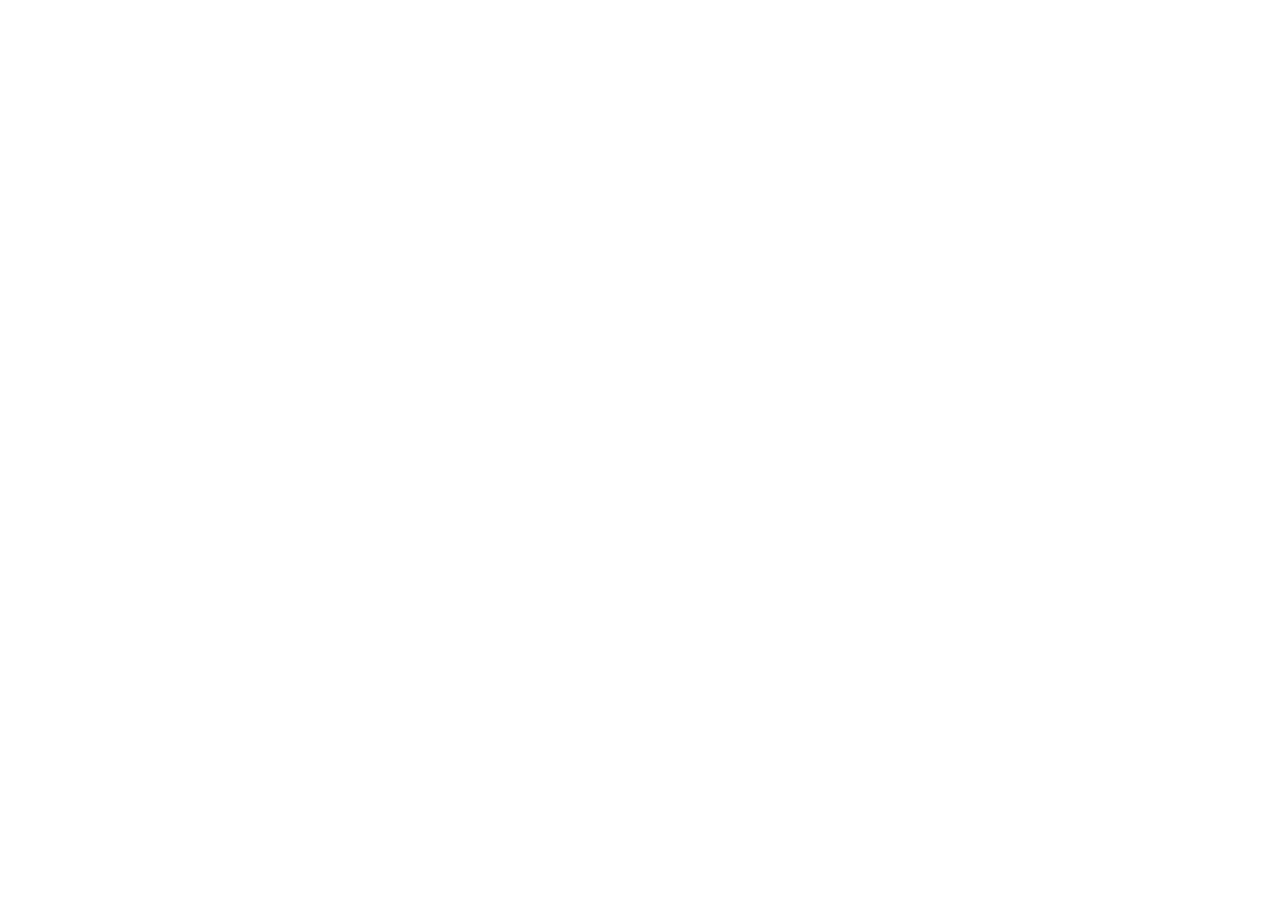
==== library/index.html @ 9d77505d "RzkyRsy Upgrade v2" ====
<!DOCTYPE html>
<html lang="en" class="scroll-smooth">
<head>
  <meta charset="UTF-8" />
  <meta name="viewport" content="width=device-width, initial-scale=1.0" />
  <meta name="description" content="RzkyLibrary is a public code snippet library for developers. Search, find, read, copy, and build faster with practical code snippets." />
  <meta name="theme-color" content="#0f172a" />
  <meta property="og:title" content="RzkyLibrary — Your Developer Toolbox" />
  <meta property="og:description" content="Practical code snippets, ready to copy and use." />
  <meta property="og:type" content="website" />
  <title>RzkyLibrary — Your Developer Toolbox</title>
  <script src="https://cdn.tailwindcss.com"></script>
  <script>
    tailwind.config = {
      darkMode: 'class',
      theme: {
        extend: {
          boxShadow: {
            soft: '0 10px 30px rgba(0,0,0,.08)',
            glow: '0 0 0 1px rgba(99,102,241,.15), 0 20px 50px rgba(99,102,241,.12)',
          }
        }
      }
    }
  </script>
  <style>
    :root { color-scheme: light; }
    .dark { color-scheme: dark; }
    .glass { backdrop-filter: blur(14px); background: rgba(255,255,255,.72); }
    .dark .glass { background: rgba(15,23,42,.68); }
    .code-editor { counter-reset: line; }
    .code-line::before {
      counter-increment: line;
      content: counter(line);
      display: inline-block;
      width: 2.25rem;
      margin-right: 1rem;
      color: rgb(148 163 184);
      text-align: right;
      user-select: none;
    }
    .fade-in { animation: fadeIn .35s ease both; }
    @keyframes fadeIn { from { opacity: 0; transform: translateY(6px); } to { opacity: 1; transform: translateY(0); } }
    .toast-enter { animation: toastIn .28s ease both; }
    @keyframes toastIn { from { opacity: 0; transform: translateY(12px) scale(.98); } to { opacity: 1; transform: translateY(0) scale(1); } }
  </style>
</head>
<body class="bg-slate-50 text-slate-800 dark:bg-slate-950 dark:text-slate-100 transition-colors duration-300">
  <div id="app"></div>

  <script>
    const LS = {
      theme: 'rzky_theme',
      fav: 'rzky_favorites',
      recent: 'rzky_recent',
      snippets: 'rzky_snippets',
      admin: 'rzky_admin_auth',
      views: 'rzky_views',
      copies: 'rzky_copies',
      categories: 'rzky_categories',
      languages: 'rzky_languages',
      activities: 'rzky_activities'
    };

    const defaultCategories = ['All','HTML','CSS','JavaScript','React','Tailwind CSS','Bootstrap','Navigation','Buttons','Cards','Forms','Modal','Animation','Layout','Utilities'];
    const defaultLanguages = ['HTML','CSS','JavaScript','React','Tailwind CSS','Bootstrap','TypeScript','Python','PHP','Java','C++'];

    const defaultSnippets = [
      {id:'1',title:'Responsive Navbar',description:'Navbar responsif dengan mobile menu.',functionText:'Membuat navigasi adaptif untuk desktop dan mobile.',useCase:'Website company, portfolio, dashboard.',language:'HTML / CSS / JS',category:'Navigation',difficulty:'Beginner',tags:['navbar','responsive','menu'],status:'Published',icon:'☰',views:128,copies:58,createdAt:'2026-01-10',updatedAt:'2026-01-10',code:{html:`<nav class="nav">\n  <div class="brand">RzkyLibrary</div>\n  <button class="menu-btn" onclick="toggleMenu()">☰</button>\n  <ul id="menu" class="menu">\n    <li>Home</li><li>Library</li><li>About</li>\n  </ul>\n</nav>`,css:`.nav{display:flex;justify-content:space-between;align-items:center;padding:16px 24px;background:#111827;color:#fff;border-radius:16px}.menu{display:flex;gap:18px;list-style:none}.menu-btn{display:none}@media (max-width:768px){.menu-btn{display:block}.menu{display:none;flex-direction:column}.menu.open{display:flex}}`,js:`function toggleMenu(){document.getElementById('menu').classList.toggle('open')}`}},
      {id:'2',title:'Mobile Hamburger Menu',description:'Menu mobile yang slide dari samping.',functionText:'Membuka navigasi mobile dengan animasi.',useCase:'Responsive navigation.',language:'HTML / CSS / JS',category:'Navigation',difficulty:'Beginner',tags:['hamburger','sidebar','mobile'],status:'Published',icon:'≡',views:96,copies:41,createdAt:'2026-01-11',updatedAt:'2026-01-11',code:{html:`<button onclick="openSidebar()">Menu</button>\n<aside id="sidebar" class="sidebar">Menu Items</aside>`,css:`.sidebar{position:fixed;inset:0 auto 0 -280px;width:280px;background:#0f172a;color:#fff;transition:.3s;padding:24px}.sidebar.open{left:0}`,js:`function openSidebar(){document.getElementById('sidebar').classList.toggle('open')}`}},
      {id:'3',title:'Glassmorphism Card',description:'Card modern dengan efek glass ringan.',functionText:'Membuat tampilan card yang soft dan elegant.',useCase:'Feature card, profile, pricing.',language:'HTML / CSS',category:'Cards',difficulty:'Beginner',tags:['glass','card','blur'],status:'Published',icon:'◫',views:121,copies:52,createdAt:'2026-01-12',updatedAt:'2026-01-12',code:{html:`<div class="glass-card">Glass Card</div>`,css:`.glass-card{padding:24px;border:1px solid rgba(255,255,255,.18);background:rgba(255,255,255,.14);backdrop-filter:blur(16px);border-radius:24px;box-shadow:0 10px 30px rgba(0,0,0,.08)}`}},
      {id:'4',title:'Glow Button',description:'Button dengan efek glow lembut.',functionText:'Memberikan emphasis pada CTA.',useCase:'Primary action button.',language:'HTML / CSS',category:'Buttons',difficulty:'Beginner',tags:['button','glow','cta'],status:'Published',icon:'✦',views:140,copies:60,createdAt:'2026-01-13',updatedAt:'2026-01-13',code:{html:`<button class="glow-btn">Get Started</button>`,css:`.glow-btn{padding:14px 20px;border-radius:14px;border:none;background:linear-gradient(135deg,#6366f1,#8b5cf6);color:#fff;box-shadow:0 10px 30px rgba(99,102,241,.35);transition:.25s}.glow-btn:hover{transform:translateY(-2px);box-shadow:0 16px 40px rgba(99,102,241,.5)}`}},
      {id:'5',title:'Loading Spinner',description:'Spinner loading sederhana dan halus.',functionText:'Menunjukkan status loading.',useCase:'Async data, API request.',language:'HTML / CSS',category:'Utilities',difficulty:'Beginner',tags:['loading','spinner'],status:'Published',icon:'◌',views:89,copies:33,createdAt:'2026-01-14',updatedAt:'2026-01-14',code:{html:`<div class="spinner"></div>`,css:`.spinner{width:44px;height:44px;border:4px solid #cbd5e1;border-top-color:#6366f1;border-radius:50%;animation:spin 1s linear infinite}@keyframes spin{to{transform:rotate(360deg)}}`}},
      {id:'6',title:'Modal Dialog',description:'Modal clean untuk konfirmasi atau form.',functionText:'Menampilkan konten overlay fokus.',useCase:'Alert, form, detail preview.',language:'HTML / CSS / JS',category:'Modal',difficulty:'Beginner',tags:['modal','overlay','dialog'],status:'Published',icon:'▣',views:150,copies:77,createdAt:'2026-01-15',updatedAt:'2026-01-15',code:{html:`<button onclick="openModal()">Open</button>\n<div id="modal" class="modal hidden"><div class="box">Modal</div></div>`,css:`.modal{position:fixed;inset:0;background:rgba(15,23,42,.6);display:grid;place-items:center}.hidden{display:none}.box{background:#fff;border-radius:20px;padding:24px;min-width:280px}`,js:`function openModal(){document.getElementById('modal').classList.toggle('hidden')}`}},
      {id:'7',title:'Toast Notification',description:'Notifikasi toast kecil di pojok layar.',functionText:'Memberi feedback cepat ke user.',useCase:'Success/error messages.',language:'HTML / CSS / JS',category:'Utilities',difficulty:'Beginner',tags:['toast','notification'],status:'Published',icon:'⟡',views:111,copies:49,createdAt:'2026-01-16',updatedAt:'2026-01-16',code:{html:`<button onclick="showToast()">Show Toast</button>\n<div id="toast" class="toast">Saved successfully</div>`,css:`.toast{position:fixed;right:20px;bottom:20px;background:#111827;color:#fff;padding:14px 16px;border-radius:14px;opacity:0;transform:translateY(10px);transition:.25s}.toast.show{opacity:1;transform:translateY(0)}`,js:`function showToast(){const t=document.getElementById('toast');t.classList.add('show');setTimeout(()=>t.classList.remove('show'),2000)}`}},
      {id:'8',title:'Copy To Clipboard',description:'Button copy text atau code.',functionText:'Menyalin konten ke clipboard.',useCase:'Docs, code snippets.',language:'JavaScript',category:'Utilities',difficulty:'Beginner',tags:['copy','clipboard'],status:'Published',icon:'⎘',views:130,copies:66,createdAt:'2026-01-17',updatedAt:'2026-01-17',code:{js:`async function copyText(text){await navigator.clipboard.writeText(text);alert('Copied!')}`}},
      {id:'9',title:'Dark Mode Toggle',description:'Toggle tema light dan dark.',functionText:'Mengubah tema secara persist.',useCase:'Any modern website.',language:'JavaScript',category:'Utilities',difficulty:'Beginner',tags:['dark mode','theme'],status:'Published',icon:'◐',views:160,copies:84,createdAt:'2026-01-18',updatedAt:'2026-01-18',code:{js:`const root=document.documentElement;const isDark=root.classList.toggle('dark')`}},
      {id:'10',title:'Scroll Progress Bar',description:'Progress bar scroll di atas halaman.',functionText:'Menunjukkan progres baca.',useCase:'Article pages.',language:'HTML / CSS / JS',category:'Animation',difficulty:'Beginner',tags:['scroll','progress'],status:'Published',icon:'▮',views:103,copies:42,createdAt:'2026-01-19',updatedAt:'2026-01-19',code:{html:`<div id="bar"></div>`,css:`#bar{position:fixed;top:0;left:0;height:4px;background:linear-gradient(90deg,#6366f1,#8b5cf6);width:0%;z-index:50}`,js:`window.addEventListener('scroll',()=>{const p=(scrollY/(document.body.scrollHeight-innerHeight))*100;document.getElementById('bar').style.width=p+'%';})`}},
      {id:'11',title:'Back To Top',description:'Tombol kembali ke atas halaman.',functionText:'Mempermudah navigasi panjang.',useCase:'Blog, docs.',language:'HTML / CSS / JS',category:'Utilities',difficulty:'Beginner',tags:['top','button'],status:'Published',icon:'↑',views:85,copies:31,createdAt:'2026-01-20',updatedAt:'2026-01-20',code:{html:`<button id="topBtn" onclick="window.scrollTo({top:0,behavior:'smooth'})">Top</button>`}},
      {id:'12',title:'Accordion',description:'Accordion expandable/collapsible.',functionText:'Menampilkan konten ringkas.',useCase:'FAQ, settings.',language:'HTML / CSS / JS',category:'Layout',difficulty:'Beginner',tags:['accordion','faq'],status:'Published',icon:'⌄',views:122,copies:51,createdAt:'2026-01-21',updatedAt:'2026-01-21',code:{html:`<button onclick="this.nextElementSibling.classList.toggle('open')">Open</button><div class="panel">Content</div>`,css:`.panel{max-height:0;overflow:hidden;transition:.3s}.panel.open{max-height:200px}`}},
      {id:'13',title:'Tabs',description:'Switch content menggunakan tabs.',functionText:'Mengelola multiple panel dalam satu area.',useCase:'Settings, docs.',language:'HTML / CSS / JS',category:'Layout',difficulty:'Beginner',tags:['tabs','panel'],status:'Published',icon:'▤',views:104,copies:46,createdAt:'2026-01-22',updatedAt:'2026-01-22',code:{html:`<button onclick="tab('a')">Tab A</button><button onclick="tab('b')">Tab B</button><div id="a">A</div><div id="b" hidden>B</div>`,js:`function tab(id){['a','b'].forEach(x=>document.getElementById(x).hidden=x!==id)}`}},
      {id:'14',title:'Dropdown Menu',description:'Dropdown menu yang rapi.',functionText:'Menyediakan menu pilihan.',useCase:'User actions, filters.',language:'HTML / CSS / JS',category:'Navigation',difficulty:'Beginner',tags:['dropdown','menu'],status:'Published',icon:'▾',views:97,copies:39,createdAt:'2026-01-23',updatedAt:'2026-01-23',code:{html:`<button onclick="d.classList.toggle('open')">Options</button><div id="d" class="drop">Item 1</div>`,css:`.drop{display:none}.drop.open{display:block}`}},
      {id:'15',title:'Tooltip',description:'Tooltip kecil saat hover.',functionText:'Menjelaskan aksi secara singkat.',useCase:'Icons, buttons.',language:'HTML / CSS',category:'Utilities',difficulty:'Beginner',tags:['tooltip','hover'],status:'Published',icon:'i',views:93,copies:34,createdAt:'2026-01-24',updatedAt:'2026-01-24',code:{html:`<span class="tip">Hover me<span class="bubble">Tooltip</span></span>`,css:`.tip{position:relative}.bubble{position:absolute;bottom:120%;left:50%;transform:translateX(-50%);background:#111827;color:#fff;padding:6px 10px;border-radius:10px;opacity:0;pointer-events:none;transition:.2s}.tip:hover .bubble{opacity:1}`}},
      {id:'16',title:'Skeleton Loading',description:'Placeholder loading untuk konten.',functionText:'Menjaga UI tetap terasa cepat.',useCase:'Cards, lists.',language:'HTML / CSS',category:'Utilities',difficulty:'Beginner',tags:['skeleton','placeholder'],status:'Published',icon:'▒',views:109,copies:43,createdAt:'2026-01-25',updatedAt:'2026-01-25',code:{html:`<div class="sk"></div>`,css:`.sk{height:120px;border-radius:16px;background:linear-gradient(90deg,#e2e8f0 25%,#f8fafc 37%,#e2e8f0 63%);background-size:400% 100%;animation:sh 1.4s ease infinite}@keyframes sh{0%{background-position:100% 0}100%{background-position:0 0}}`}},
      {id:'17',title:'Animated Gradient',description:'Background gradient yang bergerak lembut.',functionText:'Memberi visual interest tanpa berlebihan.',useCase:'Hero section, banner.',language:'CSS',category:'Animation',difficulty:'Beginner',tags:['gradient','background'],status:'Published',icon:'◈',views:116,copies:48,createdAt:'2026-01-26',updatedAt:'2026-01-26',code:{css:`.grad{background:linear-gradient(-45deg,#0f172a,#4338ca,#8b5cf6,#06b6d4);background-size:400% 400%;animation:grad 12s ease infinite}@keyframes grad{0%{background-position:0% 50%}50%{background-position:100% 50%}100%{background-position:0% 50%}}`}},
      {id:'18',title:'Typewriter Effect',description:'Efek mengetik teks otomatis.',functionText:'Menampilkan pesan dengan animasi typing.',useCase:'Hero headline.',language:'HTML / CSS / JS',category:'Animation',difficulty:'Beginner',tags:['typewriter','text'],status:'Published',icon:'⌨',views:132,copies:57,createdAt:'2026-01-27',updatedAt:'2026-01-27',code:{html:`<h1 id="tw"></h1>`,js:`const t='Find it. Copy it. Build it.';let i=0;setInterval(()=>{tw.textContent=t.slice(0,++i% (t.length+1))},90)`}},
      {id:'19',title:'Responsive Grid',description:'Grid layout yang adaptif.',functionText:'Menyusun card secara otomatis.',useCase:'Portfolio, gallery.',language:'HTML / CSS',category:'Layout',difficulty:'Beginner',tags:['grid','responsive'],status:'Published',icon:'▥',views:118,copies:44,createdAt:'2026-01-28',updatedAt:'2026-01-28',code:{html:`<div class="grid"><div>1</div><div>2</div><div>3</div></div>`,css:`.grid{display:grid;grid-template-columns:repeat(auto-fit,minmax(220px,1fr));gap:16px}`}},
      {id:'20',title:'Image Hover Effect',description:'Efek hover ringan pada gambar.',functionText:'Membuat image lebih hidup saat hover.',useCase:'Gallery, product cards.',language:'CSS',category:'Utilities',difficulty:'Beginner',tags:['image','hover','scale'],status:'Published',icon:'◐',views:101,copies:37,createdAt:'2026-01-29',updatedAt:'2026-01-29',code:{css:`.img-hover{transition:.3s ease}.img-hover:hover{transform:scale(1.04);filter:saturate(1.08)}}`}
    ];

    const $ = (s, p=document) => p.querySelector(s);
    const load = (k, d) => JSON.parse(localStorage.getItem(k) || JSON.stringify(d));
    const save = (k, v) => localStorage.setItem(k, JSON.stringify(v));

    function initData(){
      if(!localStorage.getItem(LS.categories)) save(LS.categories, defaultCategories);
      if(!localStorage.getItem(LS.languages)) save(LS.languages, defaultLanguages);
      if(!localStorage.getItem(LS.snippets)) save(LS.snippets, defaultSnippets);
      if(!localStorage.getItem(LS.fav)) save(LS.fav, []);
      if(!localStorage.getItem(LS.recent)) save(LS.recent, []);
      if(!localStorage.getItem(LS.activities)) save(LS.activities, []);
      if(!localStorage.getItem(LS.views)) save(LS.views, {});
      if(!localStorage.getItem(LS.copies)) save(LS.copies, {});
      if(!localStorage.getItem(LS.theme)) localStorage.setItem(LS.theme, 'dark');
    }

    initData();

    const state = {
      route: location.hash || '#home',
      query: '',
      category: 'All',
      sort: 'Newest',
      activeSnippet: null,
      adminTab: 'snippets',
      adminAuth: localStorage.getItem(LS.admin) === 'true',
      adminLoginOpen: false,
    };

    function setTheme(){
      document.documentElement.classList.toggle('dark', localStorage.getItem(LS.theme) === 'dark');
    }
    setTheme();

    function recordRecent(id){
      const recent = load(LS.recent, []);
      const next = [id, ...recent.filter(x => x !== id)].slice(0, 6);
      save(LS.recent, next);
    }

    function incMetric(key, id){
      const data = load(key, {});
      data[id] = (data[id] || 0) + 1;
      save(key, data);
    }

    function activity(text){
      const acts = load(LS.activities, []);
      acts.unshift({ text, at: new Date().toLocaleString() });
      save(LS.activities, acts.slice(0, 8));
    }

    function filteredSnippets(){
      let snippets = load(LS.snippets, []);
      const q = state.query.toLowerCase().trim();
      if(q){
        snippets = snippets.filter(s => [s.title,s.description,s.language,s.category,...(s.tags||[])].join(' ').toLowerCase().includes(q));
      }
      if(state.category !== 'All') snippets = snippets.filter(s => s.category === state.category || s.language.includes(state.category));
      switch(state.sort){
        case 'A-Z': snippets.sort((a,b)=>a.title.localeCompare(b.title)); break;
        case 'Most Popular': snippets.sort((a,b)=>(b.views||0)+(b.copies||0)-(a.views||0)-(a.copies||0)); break;
        case 'Difficulty': snippets.sort((a,b)=>a.difficulty.localeCompare(b.difficulty)); break;
        default: snippets.sort((a,b)=>new Date(b.createdAt)-new Date(a.createdAt));
      }
      return snippets;
    }

    function render(){
      const app = $('#app');
      const route = location.hash || '#home';
      const snippets = load(LS.snippets, []);
      const favorites = load(LS.fav, []);
      const categories = load(LS.categories, defaultCategories);
      const languages = load(LS.languages, defaultLanguages);
      const recent = load(LS.recent, []);
      const activities = load(LS.activities, []);
      const mostViewed = [...snippets].sort((a,b)=>(b.views||0)-(a.views||0)).slice(0,5);

      const nav = `
      <header class="sticky top-0 z-40 border-b border-slate-200/70 dark:border-slate-800/80 glass">
        <div class="max-w-7xl mx-auto px-4 sm:px-6 lg:px-8">
          <div class="h-16 flex items-center justify-between gap-3">
            <button class="flex items-center gap-2 font-semibold text-lg" onclick="go('#home')"><span class="inline-flex h-9 w-9 items-center justify-center rounded-xl bg-gradient-to-br from-indigo-500 to-cyan-400 text-white shadow-soft">R</span><span>RzkyLibrary</span></button>
            <nav class="hidden md:flex items-center gap-1 text-sm font-medium">
              ${['Home','Library','Categories','About','GitHub'].map(x=>`<button onclick="navClick('${x}')" class="px-3 py-2 rounded-lg hover:bg-slate-200/70 dark:hover:bg-slate-800 transition">${x}</button>`).join('')}
            </nav>
            <div class="flex items-center gap-2">
              <button class="px-3 py-2 rounded-lg hover:bg-slate-200/70 dark:hover:bg-slate-800 transition" onclick="toggleSearch()">Search</button>
              <button class="px-3 py-2 rounded-lg hover:bg-slate-200/70 dark:hover:bg-slate-800 transition" onclick="toggleTheme()">Theme</button>
              <button class="px-3 py-2 rounded-lg hover:bg-indigo-500 hover:text-white transition" onclick="go('#admin')">Admin</button>
            </div>
          </div>
        </div>
      </header>`;

      let content = '';
      if(route.startsWith('#snippet-')){
        const id = route.replace('#snippet-','');
        const sn = snippets.find(s=>s.id===id);
        if(sn){ state.activeSnippet = sn; incMetric(LS.views, id); recordRecent(id); activity(`Viewed snippet: ${sn.title}`); content = snippetDetail(sn, favorites.includes(id)); }
      } else if(route === '#favorites'){
        content = libraryPage(snippets.filter(s=>favorites.includes(s.id)), categories, languages, favorites, true);
      } else if(route === '#admin'){
        content = adminPage(snippets, categories, languages, activities, mostViewed);
      } else if(route === '#about'){
        content = aboutPage();
      } else if(route === '#categories'){
        content = categoriesPage(categories, snippets);
      } else if(route === '#library'){
        content = libraryPage(filteredSnippets(), categories, languages, favorites, false);
      } else {
        content = homePage(snippets, categories, recent);
      }

      app.innerHTML = nav + `
      <main class="max-w-7xl mx-auto px-4 sm:px-6 lg:px-8">
        ${content}
      </main>
      ${footer()}
      ${toastLayer()}
      ${modalLayer()}`;
      wire();
    }

    function homePage(snippets, categories, recent){
      return `
      <section class="py-12 md:py-16 fade-in">
        <div class="grid lg:grid-cols-2 gap-8 items-center">
          <div>
            <div class="inline-flex items-center gap-2 px-3 py-1 rounded-full border border-slate-200 dark:border-slate-800 bg-white/70 dark:bg-slate-900/60 text-sm mb-5">Public code snippet library</div>
            <h1 class="text-4xl md:text-6xl font-bold tracking-tight">Your Developer Toolbox.</h1>
            <p class="mt-4 text-lg text-slate-600 dark:text-slate-300 max-w-xl">Practical code snippets, ready to copy and use.</p>
            <div class="mt-6 max-w-2xl">
              <div class="flex gap-3 p-3 rounded-2xl border border-slate-200 dark:border-slate-800 bg-white/80 dark:bg-slate-900/70 shadow-soft">
                <input id="heroSearch" oninput="liveSearch(this.value)" class="w-full bg-transparent outline-none px-3 py-2" placeholder="Search snippets, components, functions..." />
                <button onclick="go('#library')" class="px-5 py-2 rounded-xl bg-indigo-600 text-white hover:bg-indigo-500 transition">Search</button>
              </div>
            </div>
            <div class="grid grid-cols-3 gap-3 mt-6 max-w-xl">
              ${[['100+','Snippets'],['10+','Categories'],['Free','To Use']].map(([a,b])=>`<div class="rounded-2xl p-4 border border-slate-200 dark:border-slate-800 bg-white/70 dark:bg-slate-900/60"><div class="text-xl font-bold">${a}</div><div class="text-sm text-slate-500">${b}</div></div>`).join('')}
            </div>
          </div>
          <div class="relative">
            <div class="absolute inset-0 bg-gradient-to-tr from-indigo-500/20 to-cyan-400/20 blur-3xl"></div>
            <div class="relative rounded-[28px] border border-slate-200 dark:border-slate-800 bg-white/70 dark:bg-slate-900/70 shadow-glow p-6">
              <div class="flex items-center justify-between mb-4">
                <div class="font-semibold">Recently Used</div>
                <button onclick="go('#library')" class="text-sm text-indigo-500">View all</button>
              </div>
              <div class="space-y-3">
                ${(recent.length ? recent.map(id => snippets.find(s=>s.id===id)).filter(Boolean) : snippets.slice(0,3)).map(sn=>recentItem(sn)).join('')}
              </div>
            </div>
          </div>
        </div>
      </section>
      <section class="py-8">
        <div class="flex items-end justify-between mb-4">
          <div>
            <h2 class="text-2xl font-semibold">Popular snippets</h2>
            <p class="text-slate-500">Fast discovery for common developer needs.</p>
          </div>
          <button onclick="go('#library')" class="text-sm font-medium text-indigo-500">Open Library</button>
        </div>
        <div class="grid sm:grid-cols-2 lg:grid-cols-3 gap-5">
          ${snippets.slice(0,6).map(snippetCard).join('')}
        </div>
      </section>`;
    }

    function libraryPage(snippets, categories, languages, favorites, onlyFav){
      return `
      <section class="py-10 fade-in">
        <div class="flex flex-col gap-5">
          <div class="flex flex-col lg:flex-row lg:items-center justify-between gap-4">
            <div>
              <h2 class="text-3xl font-bold">${onlyFav ? 'Favorites' : 'Library'}</h2>
              <p class="text-slate-500">Search → Find → Read → Copy → Paste</p>
            </div>
            <div class="grid grid-cols-2 sm:grid-cols-4 gap-3">
              <select id="sort" onchange="setSort(this.value)" class="px-4 py-3 rounded-xl border border-slate-200 dark:border-slate-800 bg-white dark:bg-slate-900">
                ${['Newest','A-Z','Most Popular','Difficulty'].map(x=>`<option>${x}</option>`).join('')}
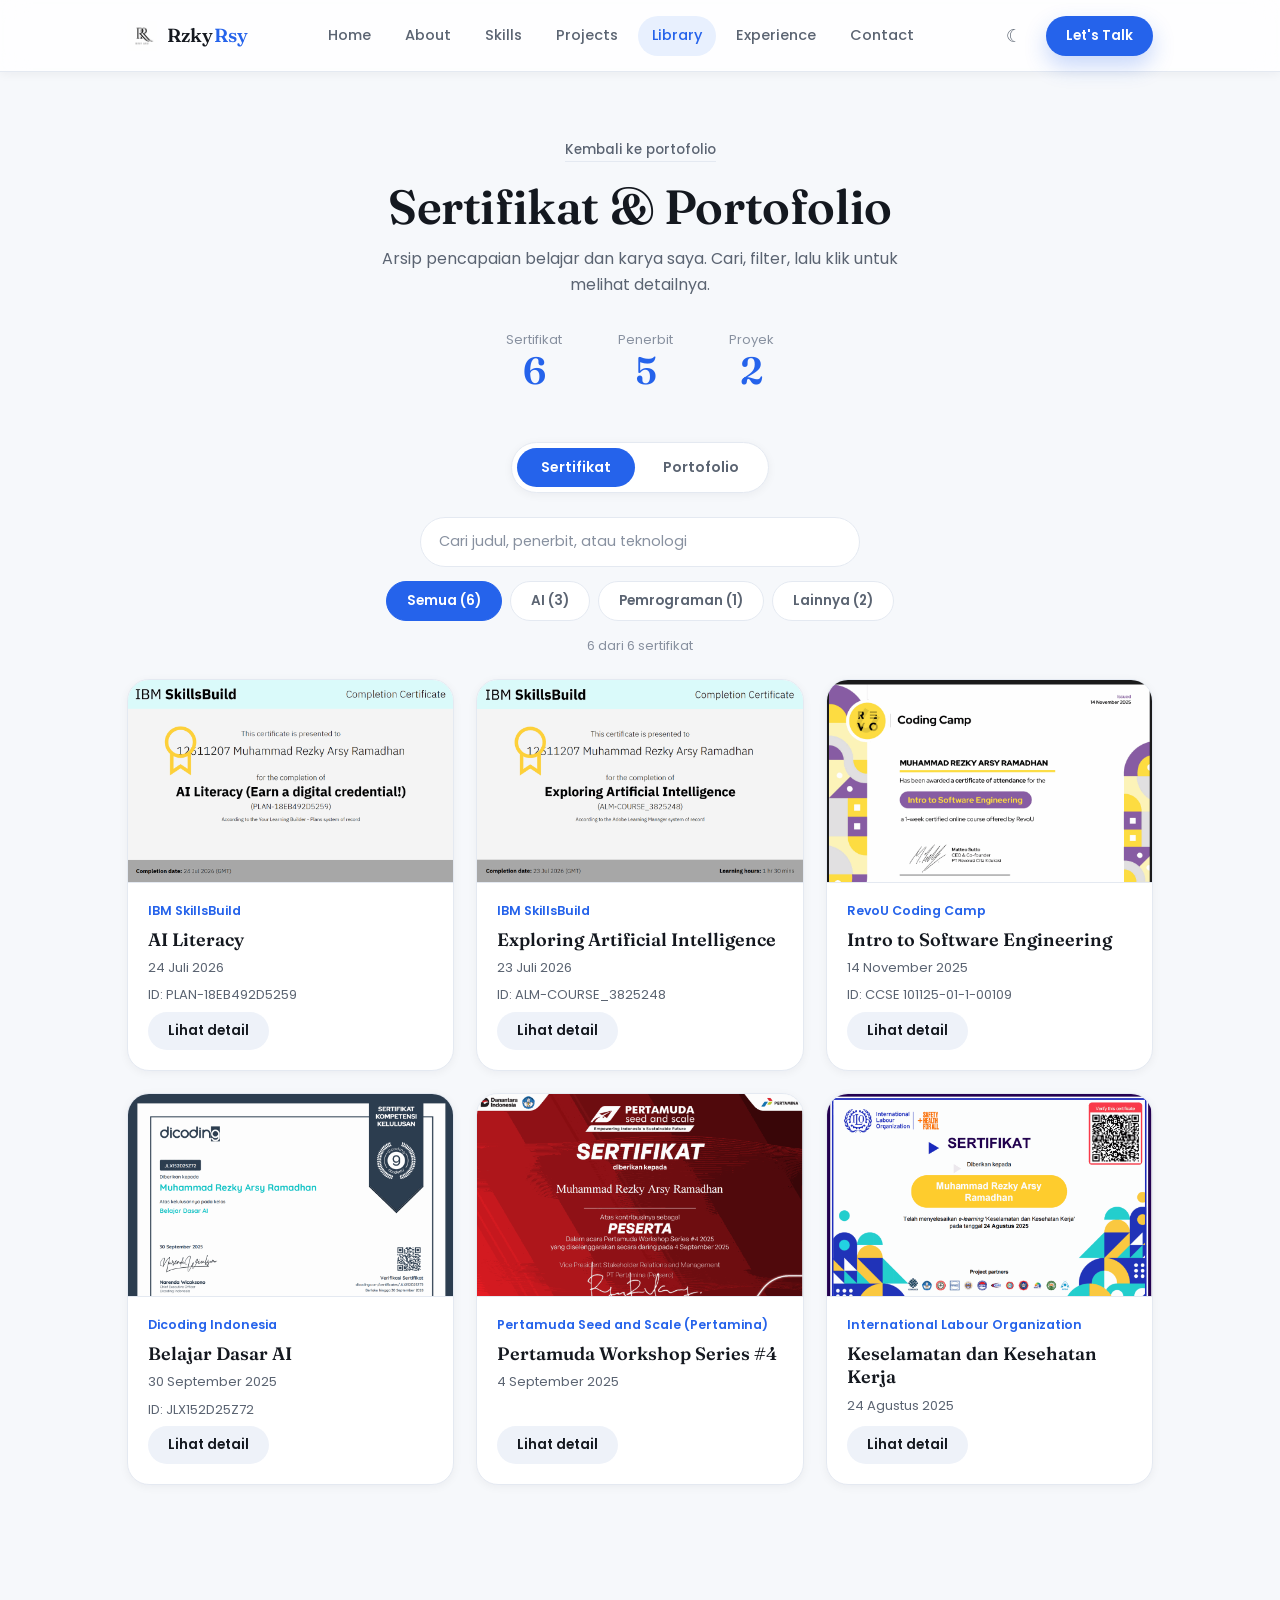
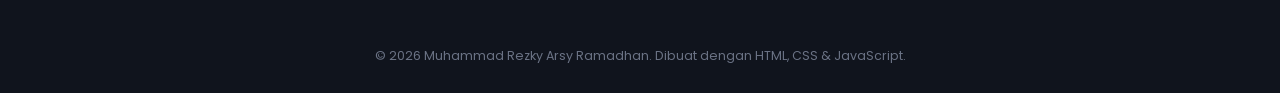
==== commit 450dd936: "third" ====
--- a/library/index.html
+++ b/library/index.html
@@ -1,273 +1,120 @@
 <!DOCTYPE html>
-<html lang="en" class="scroll-smooth">
+<html lang="id">
 <head>
-  <meta charset="UTF-8" />
-  <meta name="viewport" content="width=device-width, initial-scale=1.0" />
-  <meta name="description" content="RzkyLibrary is a public code snippet library for developers. Search, find, read, copy, and build faster with practical code snippets." />
-  <meta name="theme-color" content="#0f172a" />
-  <meta property="og:title" content="RzkyLibrary — Your Developer Toolbox" />
-  <meta property="og:description" content="Practical code snippets, ready to copy and use." />
-  <meta property="og:type" content="website" />
-  <title>RzkyLibrary — Your Developer Toolbox</title>
-  <script src="https://cdn.tailwindcss.com"></script>
-  <script>
-    tailwind.config = {
-      darkMode: 'class',
-      theme: {
-        extend: {
-          boxShadow: {
-            soft: '0 10px 30px rgba(0,0,0,.08)',
-            glow: '0 0 0 1px rgba(99,102,241,.15), 0 20px 50px rgba(99,102,241,.12)',
-          }
-        }
-      }
-    }
-  </script>
-  <style>
-    :root { color-scheme: light; }
-    .dark { color-scheme: dark; }
-    .glass { backdrop-filter: blur(14px); background: rgba(255,255,255,.72); }
-    .dark .glass { background: rgba(15,23,42,.68); }
-    .code-editor { counter-reset: line; }
-    .code-line::before {
-      counter-increment: line;
-      content: counter(line);
-      display: inline-block;
-      width: 2.25rem;
-      margin-right: 1rem;
-      color: rgb(148 163 184);
-      text-align: right;
-      user-select: none;
-    }
-    .fade-in { animation: fadeIn .35s ease both; }
-    @keyframes fadeIn { from { opacity: 0; transform: translateY(6px); } to { opacity: 1; transform: translateY(0); } }
-    .toast-enter { animation: toastIn .28s ease both; }
-    @keyframes toastIn { from { opacity: 0; transform: translateY(12px) scale(.98); } to { opacity: 1; transform: translateY(0) scale(1); } }
-  </style>
+<meta charset="UTF-8">
+<meta name="viewport" content="width=device-width, initial-scale=1.0">
+<title>Library — Sertifikat &amp; Portofolio | Muhammad Rezky Arsy Ramadhan</title>
+<meta name="description" content="Arsip sertifikat dan portofolio Muhammad Rezky Arsy Ramadhan — Frontend Developer &amp; UI/UX Designer.">
+<meta name="theme-color" content="#2563eb">
+<link rel="icon" type="image/png" href="../img/Logo.png">
+<script src="../theme.js"></script>
+<link rel="stylesheet" href="../style.css">
+<link rel="stylesheet" href="library.css">
+<link rel="preconnect" href="https://fonts.googleapis.com">
+<link rel="preconnect" href="https://fonts.gstatic.com" crossorigin>
+<link href="https://fonts.googleapis.com/css2?family=Poppins:wght@300;400;500;600;700&family=Fraunces:ital,wght@0,500;0,600;1,500;1,600&display=swap" rel="stylesheet">
 </head>
-<body class="bg-slate-50 text-slate-800 dark:bg-slate-950 dark:text-slate-100 transition-colors duration-300">
-  <div id="app"></div>
+<body>
 
-  <script>
-    const LS = {
-      theme: 'rzky_theme',
-      fav: 'rzky_favorites',
-      recent: 'rzky_recent',
-      snippets: 'rzky_snippets',
-      admin: 'rzky_admin_auth',
-      views: 'rzky_views',
-      copies: 'rzky_copies',
-      categories: 'rzky_categories',
-      languages: 'rzky_languages',
-      activities: 'rzky_activities'
-    };
+<a href="#main-content" class="skip-link">Langsung ke konten</a>
 
-    const defaultCategories = ['All','HTML','CSS','JavaScript','React','Tailwind CSS','Bootstrap','Navigation','Buttons','Cards','Forms','Modal','Animation','Layout','Utilities'];
-    const defaultLanguages = ['HTML','CSS','JavaScript','React','Tailwind CSS','Bootstrap','TypeScript','Python','PHP','Java','C++'];
+<header class="site-header scrolled" id="siteHeader">
+  <div class="header-inner">
+    <a href="../index.html#home" class="brand" aria-label="Kembali ke beranda">
+      <img src="../img/Logo.png" alt="" class="brand-mark">
+      <span class="brand-name">Rzky<span class="accent">Rsy</span></span>
+    </a>
+    <nav class="nav-desktop" aria-label="Navigasi utama">
+      <a href="../index.html#home" class="nav-link">Home</a>
+      <a href="../index.html#about" class="nav-link">About</a>
+      <a href="../index.html#skills" class="nav-link">Skills</a>
+      <a href="../index.html#project" class="nav-link">Projects</a>
+      <a href="index.html" class="nav-link active" aria-current="page">Library</a>
+      <a href="../index.html#journey" class="nav-link">Experience</a>
+      <a href="../index.html#contact" class="nav-link">Contact</a>
+    </nav>
+    <div class="header-actions">
+      <button class="theme-toggle" type="button" aria-label="Ganti tema terang/gelap"><span class="ti-moon">☾</span><span class="ti-sun">☀</span></button>
+      <a href="../index.html#contact" class="btn btn-primary btn-sm header-cta">Let's Talk</a>
+      <button class="hamburger" id="hamburgerBtn" aria-label="Buka menu navigasi" aria-expanded="false" aria-controls="mobileMenu"><span></span><span></span><span></span></button>
+    </div>
+  </div>
+  <nav class="nav-mobile" id="mobileMenu" aria-label="Navigasi mobile">
+    <a href="../index.html#home" class="nav-link">Home</a>
+    <a href="../index.html#about" class="nav-link">About</a>
+    <a href="../index.html#skills" class="nav-link">Skills</a>
+    <a href="../index.html#project" class="nav-link">Projects</a>
+    <a href="index.html" class="nav-link active" aria-current="page">Library</a>
+    <a href="../index.html#journey" class="nav-link">Experience</a>
+    <a href="../index.html#contact" class="nav-link">Contact</a>
+  </nav>
+</header>
 
-    const defaultSnippets = [
-      {id:'1',title:'Responsive Navbar',description:'Navbar responsif dengan mobile menu.',functionText:'Membuat navigasi adaptif untuk desktop dan mobile.',useCase:'Website company, portfolio, dashboard.',language:'HTML / CSS / JS',category:'Navigation',difficulty:'Beginner',tags:['navbar','responsive','menu'],status:'Published',icon:'☰',views:128,copies:58,createdAt:'2026-01-10',updatedAt:'2026-01-10',code:{html:`<nav class="nav">\n  <div class="brand">RzkyLibrary</div>\n  <button class="menu-btn" onclick="toggleMenu()">☰</button>\n  <ul id="menu" class="menu">\n    <li>Home</li><li>Library</li><li>About</li>\n  </ul>\n</nav>`,css:`.nav{display:flex;justify-content:space-between;align-items:center;padding:16px 24px;background:#111827;color:#fff;border-radius:16px}.menu{display:flex;gap:18px;list-style:none}.menu-btn{display:none}@media (max-width:768px){.menu-btn{display:block}.menu{display:none;flex-direction:column}.menu.open{display:flex}}`,js:`function toggleMenu(){document.getElementById('menu').classList.toggle('open')}`}},
-      {id:'2',title:'Mobile Hamburger Menu',description:'Menu mobile yang slide dari samping.',functionText:'Membuka navigasi mobile dengan animasi.',useCase:'Responsive navigation.',language:'HTML / CSS / JS',category:'Navigation',difficulty:'Beginner',tags:['hamburger','sidebar','mobile'],status:'Published',icon:'≡',views:96,copies:41,createdAt:'2026-01-11',updatedAt:'2026-01-11',code:{html:`<button onclick="openSidebar()">Menu</button>\n<aside id="sidebar" class="sidebar">Menu Items</aside>`,css:`.sidebar{position:fixed;inset:0 auto 0 -280px;width:280px;background:#0f172a;color:#fff;transition:.3s;padding:24px}.sidebar.open{left:0}`,js:`function openSidebar(){document.getElementById('sidebar').classList.toggle('open')}`}},
-      {id:'3',title:'Glassmorphism Card',description:'Card modern dengan efek glass ringan.',functionText:'Membuat tampilan card yang soft dan elegant.',useCase:'Feature card, profile, pricing.',language:'HTML / CSS',category:'Cards',difficulty:'Beginner',tags:['glass','card','blur'],status:'Published',icon:'◫',views:121,copies:52,createdAt:'2026-01-12',updatedAt:'2026-01-12',code:{html:`<div class="glass-card">Glass Card</div>`,css:`.glass-card{padding:24px;border:1px solid rgba(255,255,255,.18);background:rgba(255,255,255,.14);backdrop-filter:blur(16px);border-radius:24px;box-shadow:0 10px 30px rgba(0,0,0,.08)}`}},
-      {id:'4',title:'Glow Button',description:'Button dengan efek glow lembut.',functionText:'Memberikan emphasis pada CTA.',useCase:'Primary action button.',language:'HTML / CSS',category:'Buttons',difficulty:'Beginner',tags:['button','glow','cta'],status:'Published',icon:'✦',views:140,copies:60,createdAt:'2026-01-13',updatedAt:'2026-01-13',code:{html:`<button class="glow-btn">Get Started</button>`,css:`.glow-btn{padding:14px 20px;border-radius:14px;border:none;background:linear-gradient(135deg,#6366f1,#8b5cf6);color:#fff;box-shadow:0 10px 30px rgba(99,102,241,.35);transition:.25s}.glow-btn:hover{transform:translateY(-2px);box-shadow:0 16px 40px rgba(99,102,241,.5)}`}},
-      {id:'5',title:'Loading Spinner',description:'Spinner loading sederhana dan halus.',functionText:'Menunjukkan status loading.',useCase:'Async data, API request.',language:'HTML / CSS',category:'Utilities',difficulty:'Beginner',tags:['loading','spinner'],status:'Published',icon:'◌',views:89,copies:33,createdAt:'2026-01-14',updatedAt:'2026-01-14',code:{html:`<div class="spinner"></div>`,css:`.spinner{width:44px;height:44px;border:4px solid #cbd5e1;border-top-color:#6366f1;border-radius:50%;animation:spin 1s linear infinite}@keyframes spin{to{transform:rotate(360deg)}}`}},
-      {id:'6',title:'Modal Dialog',description:'Modal clean untuk konfirmasi atau form.',functionText:'Menampilkan konten overlay fokus.',useCase:'Alert, form, detail preview.',language:'HTML / CSS / JS',category:'Modal',difficulty:'Beginner',tags:['modal','overlay','dialog'],status:'Published',icon:'▣',views:150,copies:77,createdAt:'2026-01-15',updatedAt:'2026-01-15',code:{html:`<button onclick="openModal()">Open</button>\n<div id="modal" class="modal hidden"><div class="box">Modal</div></div>`,css:`.modal{position:fixed;inset:0;background:rgba(15,23,42,.6);display:grid;place-items:center}.hidden{display:none}.box{background:#fff;border-radius:20px;padding:24px;min-width:280px}`,js:`function openModal(){document.getElementById('modal').classList.toggle('hidden')}`}},
-      {id:'7',title:'Toast Notification',description:'Notifikasi toast kecil di pojok layar.',functionText:'Memberi feedback cepat ke user.',useCase:'Success/error messages.',language:'HTML / CSS / JS',category:'Utilities',difficulty:'Beginner',tags:['toast','notification'],status:'Published',icon:'⟡',views:111,copies:49,createdAt:'2026-01-16',updatedAt:'2026-01-16',code:{html:`<button onclick="showToast()">Show Toast</button>\n<div id="toast" class="toast">Saved successfully</div>`,css:`.toast{position:fixed;right:20px;bottom:20px;background:#111827;color:#fff;padding:14px 16px;border-radius:14px;opacity:0;transform:translateY(10px);transition:.25s}.toast.show{opacity:1;transform:translateY(0)}`,js:`function showToast(){const t=document.getElementById('toast');t.classList.add('show');setTimeout(()=>t.classList.remove('show'),2000)}`}},
-      {id:'8',title:'Copy To Clipboard',description:'Button copy text atau code.',functionText:'Menyalin konten ke clipboard.',useCase:'Docs, code snippets.',language:'JavaScript',category:'Utilities',difficulty:'Beginner',tags:['copy','clipboard'],status:'Published',icon:'⎘',views:130,copies:66,createdAt:'2026-01-17',updatedAt:'2026-01-17',code:{js:`async function copyText(text){await navigator.clipboard.writeText(text);alert('Copied!')}`}},
-      {id:'9',title:'Dark Mode Toggle',description:'Toggle tema light dan dark.',functionText:'Mengubah tema secara persist.',useCase:'Any modern website.',language:'JavaScript',category:'Utilities',difficulty:'Beginner',tags:['dark mode','theme'],status:'Published',icon:'◐',views:160,copies:84,createdAt:'2026-01-18',updatedAt:'2026-01-18',code:{js:`const root=document.documentElement;const isDark=root.classList.toggle('dark')`}},
-      {id:'10',title:'Scroll Progress Bar',description:'Progress bar scroll di atas halaman.',functionText:'Menunjukkan progres baca.',useCase:'Article pages.',language:'HTML / CSS / JS',category:'Animation',difficulty:'Beginner',tags:['scroll','progress'],status:'Published',icon:'▮',views:103,copies:42,createdAt:'2026-01-19',updatedAt:'2026-01-19',code:{html:`<div id="bar"></div>`,css:`#bar{position:fixed;top:0;left:0;height:4px;background:linear-gradient(90deg,#6366f1,#8b5cf6);width:0%;z-index:50}`,js:`window.addEventListener('scroll',()=>{const p=(scrollY/(document.body.scrollHeight-innerHeight))*100;document.getElementById('bar').style.width=p+'%';})`}},
-      {id:'11',title:'Back To Top',description:'Tombol kembali ke atas halaman.',functionText:'Mempermudah navigasi panjang.',useCase:'Blog, docs.',language:'HTML / CSS / JS',category:'Utilities',difficulty:'Beginner',tags:['top','button'],status:'Published',icon:'↑',views:85,copies:31,createdAt:'2026-01-20',updatedAt:'2026-01-20',code:{html:`<button id="topBtn" onclick="window.scrollTo({top:0,behavior:'smooth'})">Top</button>`}},
-      {id:'12',title:'Accordion',description:'Accordion expandable/collapsible.',functionText:'Menampilkan konten ringkas.',useCase:'FAQ, settings.',language:'HTML / CSS / JS',category:'Layout',difficulty:'Beginner',tags:['accordion','faq'],status:'Published',icon:'⌄',views:122,copies:51,createdAt:'2026-01-21',updatedAt:'2026-01-21',code:{html:`<button onclick="this.nextElementSibling.classList.toggle('open')">Open</button><div class="panel">Content</div>`,css:`.panel{max-height:0;overflow:hidden;transition:.3s}.panel.open{max-height:200px}`}},
-      {id:'13',title:'Tabs',description:'Switch content menggunakan tabs.',functionText:'Mengelola multiple panel dalam satu area.',useCase:'Settings, docs.',language:'HTML / CSS / JS',category:'Layout',difficulty:'Beginner',tags:['tabs','panel'],status:'Published',icon:'▤',views:104,copies:46,createdAt:'2026-01-22',updatedAt:'2026-01-22',code:{html:`<button onclick="tab('a')">Tab A</button><button onclick="tab('b')">Tab B</button><div id="a">A</div><div id="b" hidden>B</div>`,js:`function tab(id){['a','b'].forEach(x=>document.getElementById(x).hidden=x!==id)}`}},
-      {id:'14',title:'Dropdown Menu',description:'Dropdown menu yang rapi.',functionText:'Menyediakan menu pilihan.',useCase:'User actions, filters.',language:'HTML / CSS / JS',category:'Navigation',difficulty:'Beginner',tags:['dropdown','menu'],status:'Published',icon:'▾',views:97,copies:39,createdAt:'2026-01-23',updatedAt:'2026-01-23',code:{html:`<button onclick="d.classList.toggle('open')">Options</button><div id="d" class="drop">Item 1</div>`,css:`.drop{display:none}.drop.open{display:block}`}},
-      {id:'15',title:'Tooltip',description:'Tooltip kecil saat hover.',functionText:'Menjelaskan aksi secara singkat.',useCase:'Icons, buttons.',language:'HTML / CSS',category:'Utilities',difficulty:'Beginner',tags:['tooltip','hover'],status:'Published',icon:'i',views:93,copies:34,createdAt:'2026-01-24',updatedAt:'2026-01-24',code:{html:`<span class="tip">Hover me<span class="bubble">Tooltip</span></span>`,css:`.tip{position:relative}.bubble{position:absolute;bottom:120%;left:50%;transform:translateX(-50%);background:#111827;color:#fff;padding:6px 10px;border-radius:10px;opacity:0;pointer-events:none;transition:.2s}.tip:hover .bubble{opacity:1}`}},
-      {id:'16',title:'Skeleton Loading',description:'Placeholder loading untuk konten.',functionText:'Menjaga UI tetap terasa cepat.',useCase:'Cards, lists.',language:'HTML / CSS',category:'Utilities',difficulty:'Beginner',tags:['skeleton','placeholder'],status:'Published',icon:'▒',views:109,copies:43,createdAt:'2026-01-25',updatedAt:'2026-01-25',code:{html:`<div class="sk"></div>`,css:`.sk{height:120px;border-radius:16px;background:linear-gradient(90deg,#e2e8f0 25%,#f8fafc 37%,#e2e8f0 63%);background-size:400% 100%;animation:sh 1.4s ease infinite}@keyframes sh{0%{background-position:100% 0}100%{background-position:0 0}}`}},
-      {id:'17',title:'Animated Gradient',description:'Background gradient yang bergerak lembut.',functionText:'Memberi visual interest tanpa berlebihan.',useCase:'Hero section, banner.',language:'CSS',category:'Animation',difficulty:'Beginner',tags:['gradient','background'],status:'Published',icon:'◈',views:116,copies:48,createdAt:'2026-01-26',updatedAt:'2026-01-26',code:{css:`.grad{background:linear-gradient(-45deg,#0f172a,#4338ca,#8b5cf6,#06b6d4);background-size:400% 400%;animation:grad 12s ease infinite}@keyframes grad{0%{background-position:0% 50%}50%{background-position:100% 50%}100%{background-position:0% 50%}}`}},
-      {id:'18',title:'Typewriter Effect',description:'Efek mengetik teks otomatis.',functionText:'Menampilkan pesan dengan animasi typing.',useCase:'Hero headline.',language:'HTML / CSS / JS',category:'Animation',difficulty:'Beginner',tags:['typewriter','text'],status:'Published',icon:'⌨',views:132,copies:57,createdAt:'2026-01-27',updatedAt:'2026-01-27',code:{html:`<h1 id="tw"></h1>`,js:`const t='Find it. Copy it. Build it.';let i=0;setInterval(()=>{tw.textContent=t.slice(0,++i% (t.length+1))},90)`}},
-      {id:'19',title:'Responsive Grid',description:'Grid layout yang adaptif.',functionText:'Menyusun card secara otomatis.',useCase:'Portfolio, gallery.',language:'HTML / CSS',category:'Layout',difficulty:'Beginner',tags:['grid','responsive'],status:'Published',icon:'▥',views:118,copies:44,createdAt:'2026-01-28',updatedAt:'2026-01-28',code:{html:`<div class="grid"><div>1</div><div>2</div><div>3</div></div>`,css:`.grid{display:grid;grid-template-columns:repeat(auto-fit,minmax(220px,1fr));gap:16px}`}},
-      {id:'20',title:'Image Hover Effect',description:'Efek hover ringan pada gambar.',functionText:'Membuat image lebih hidup saat hover.',useCase:'Gallery, product cards.',language:'CSS',category:'Utilities',difficulty:'Beginner',tags:['image','hover','scale'],status:'Published',icon:'◐',views:101,copies:37,createdAt:'2026-01-29',updatedAt:'2026-01-29',code:{css:`.img-hover{transition:.3s ease}.img-hover:hover{transform:scale(1.04);filter:saturate(1.08)}}`}
-    ];
+<main id="main-content">
 
-    const $ = (s, p=document) => p.querySelector(s);
-    const load = (k, d) => JSON.parse(localStorage.getItem(k) || JSON.stringify(d));
-    const save = (k, v) => localStorage.setItem(k, JSON.stringify(v));
+  <section class="lib-hero">
+    <a class="lib-back" href="../index.html">Kembali ke portofolio</a>
+    <h1>Sertifikat &amp; Portofolio</h1>
+    <p class="section-sub">Arsip pencapaian belajar dan karya saya. Cari, filter, lalu klik untuk melihat detailnya.</p>
+    <dl class="lib-stats">
+      <div><dd data-stat="certs">0</dd><dt>Sertifikat</dt></div>
+      <div><dd data-stat="issuers">0</dd><dt>Penerbit</dt></div>
+      <div><dd data-stat="projects">0</dd><dt>Proyek</dt></div>
+    </dl>
+  </section>
 
-    function initData(){
-      if(!localStorage.getItem(LS.categories)) save(LS.categories, defaultCategories);
-      if(!localStorage.getItem(LS.languages)) save(LS.languages, defaultLanguages);
-      if(!localStorage.getItem(LS.snippets)) save(LS.snippets, defaultSnippets);
-      if(!localStorage.getItem(LS.fav)) save(LS.fav, []);
-      if(!localStorage.getItem(LS.recent)) save(LS.recent, []);
-      if(!localStorage.getItem(LS.activities)) save(LS.activities, []);
-      if(!localStorage.getItem(LS.views)) save(LS.views, {});
-      if(!localStorage.getItem(LS.copies)) save(LS.copies, {});
-      if(!localStorage.getItem(LS.theme)) localStorage.setItem(LS.theme, 'dark');
-    }
+  <section class="lib-main">
+    <div class="lib-tabs" role="tablist" aria-label="Pilih koleksi">
+      <button class="lib-tab" role="tab" id="tab-sertifikat" data-tab="sertifikat" aria-selected="true" aria-controls="grid">Sertifikat</button>
+      <button class="lib-tab" role="tab" id="tab-portofolio" data-tab="portofolio" aria-selected="false" aria-controls="grid">Portofolio</button>
+    </div>
 
-    initData();
+    <div class="lib-toolbar">
+      <label class="lib-search">
+        <span class="visually-hidden">Cari di library</span>
+        <input type="search" id="q" placeholder="Cari judul, penerbit, atau teknologi" autocomplete="off">
+      </label>
+      <div class="lib-chips" id="chips" role="group" aria-label="Filter kategori"></div>
+    </div>
 
-    const state = {
-      route: location.hash || '#home',
-      query: '',
-      category: 'All',
-      sort: 'Newest',
-      activeSnippet: null,
-      adminTab: 'snippets',
-      adminAuth: localStorage.getItem(LS.admin) === 'true',
-      adminLoginOpen: false,
-    };
+    <p class="lib-count" id="count" aria-live="polite"></p>
+    <div class="lib-grid" id="grid" role="tabpanel"></div>
+    <div class="lib-empty" id="empty" hidden>
+      <p id="emptyMsg"></p>
+      <button class="btn btn-outline btn-sm" type="button" id="resetBtn">Hapus pencarian dan filter</button>
+    </div>
+    <noscript><p class="lib-empty">Library membutuhkan JavaScript. Aktifkan JavaScript untuk melihat sertifikat dan portofolio.</p></noscript>
+  </section>
 
-    function setTheme(){
-      document.documentElement.classList.toggle('dark', localStorage.getItem(LS.theme) === 'dark');
-    }
-    setTheme();
+</main>
 
-    function recordRecent(id){
-      const recent = load(LS.recent, []);
-      const next = [id, ...recent.filter(x => x !== id)].slice(0, 6);
-      save(LS.recent, next);
-    }
+<dialog class="viewer" id="viewer" aria-labelledby="vTitle">
+  <div class="viewer-inner">
+    <div class="v-stage">
+      <img id="vImg" src="" alt="">
+      <button class="v-nav v-prev" type="button" id="vPrev" aria-label="Sebelumnya">‹</button>
+      <button class="v-nav v-next" type="button" id="vNext" aria-label="Berikutnya">›</button>
+    </div>
+    <div class="v-info">
+      <button class="v-close" type="button" id="vClose" aria-label="Tutup">✕</button>
+      <span class="tech-badge" id="vCat"></span>
+      <h2 id="vTitle"></h2>
+      <p class="v-issuer" id="vIssuer"></p>
+      <div class="v-views" id="vViews"></div>
+      <p id="vDesc" class="v-desc"></p>
+      <dl class="v-facts" id="vFacts"></dl>
+      <div class="tech-badges" id="vTech"></div>
+      <div class="v-actions" id="vActions"></div>
+      <p class="v-count" id="vCount"></p>
+    </div>
+  </div>
+</dialog>
 
-    function incMetric(key, id){
-      const data = load(key, {});
-      data[id] = (data[id] || 0) + 1;
-      save(key, data);
-    }
+<footer class="site-footer">
+  <div class="footer-bottom" style="border:0;padding-top:0">© 2026 Muhammad Rezky Arsy Ramadhan. Dibuat dengan HTML, CSS &amp; JavaScript.</div>
+</footer>
 
-    function activity(text){
-      const acts = load(LS.activities, []);
-      acts.unshift({ text, at: new Date().toLocaleString() });
-      save(LS.activities, acts.slice(0, 8));
-    }
-
-    function filteredSnippets(){
-      let snippets = load(LS.snippets, []);
-      const q = state.query.toLowerCase().trim();
-      if(q){
-        snippets = snippets.filter(s => [s.title,s.description,s.language,s.category,...(s.tags||[])].join(' ').toLowerCase().includes(q));
-      }
-      if(state.category !== 'All') snippets = snippets.filter(s => s.category === state.category || s.language.includes(state.category));
-      switch(state.sort){
-        case 'A-Z': snippets.sort((a,b)=>a.title.localeCompare(b.title)); break;
-        case 'Most Popular': snippets.sort((a,b)=>(b.views||0)+(b.copies||0)-(a.views||0)-(a.copies||0)); break;
-        case 'Difficulty': snippets.sort((a,b)=>a.difficulty.localeCompare(b.difficulty)); break;
-        default: snippets.sort((a,b)=>new Date(b.createdAt)-new Date(a.createdAt));
-      }
-      return snippets;
-    }
-
-    function render(){
-      const app = $('#app');
-      const route = location.hash || '#home';
-      const snippets = load(LS.snippets, []);
-      const favorites = load(LS.fav, []);
-      const categories = load(LS.categories, defaultCategories);
-      const languages = load(LS.languages, defaultLanguages);
-      const recent = load(LS.recent, []);
-      const activities = load(LS.activities, []);
-      const mostViewed = [...snippets].sort((a,b)=>(b.views||0)-(a.views||0)).slice(0,5);
-
-      const nav = `
-      <header class="sticky top-0 z-40 border-b border-slate-200/70 dark:border-slate-800/80 glass">
-        <div class="max-w-7xl mx-auto px-4 sm:px-6 lg:px-8">
-          <div class="h-16 flex items-center justify-between gap-3">
-            <button class="flex items-center gap-2 font-semibold text-lg" onclick="go('#home')"><span class="inline-flex h-9 w-9 items-center justify-center rounded-xl bg-gradient-to-br from-indigo-500 to-cyan-400 text-white shadow-soft">R</span><span>RzkyLibrary</span></button>
-            <nav class="hidden md:flex items-center gap-1 text-sm font-medium">
-              ${['Home','Library','Categories','About','GitHub'].map(x=>`<button onclick="navClick('${x}')" class="px-3 py-2 rounded-lg hover:bg-slate-200/70 dark:hover:bg-slate-800 transition">${x}</button>`).join('')}
-            </nav>
-            <div class="flex items-center gap-2">
-              <button class="px-3 py-2 rounded-lg hover:bg-slate-200/70 dark:hover:bg-slate-800 transition" onclick="toggleSearch()">Search</button>
-              <button class="px-3 py-2 rounded-lg hover:bg-slate-200/70 dark:hover:bg-slate-800 transition" onclick="toggleTheme()">Theme</button>
-              <button class="px-3 py-2 rounded-lg hover:bg-indigo-500 hover:text-white transition" onclick="go('#admin')">Admin</button>
-            </div>
-          </div>
-        </div>
-      </header>`;
-
-      let content = '';
-      if(route.startsWith('#snippet-')){
-        const id = route.replace('#snippet-','');
-        const sn = snippets.find(s=>s.id===id);
-        if(sn){ state.activeSnippet = sn; incMetric(LS.views, id); recordRecent(id); activity(`Viewed snippet: ${sn.title}`); content = snippetDetail(sn, favorites.includes(id)); }
-      } else if(route === '#favorites'){
-        content = libraryPage(snippets.filter(s=>favorites.includes(s.id)), categories, languages, favorites, true);
-      } else if(route === '#admin'){
-        content = adminPage(snippets, categories, languages, activities, mostViewed);
-      } else if(route === '#about'){
-        content = aboutPage();
-      } else if(route === '#categories'){
-        content = categoriesPage(categories, snippets);
-      } else if(route === '#library'){
-        content = libraryPage(filteredSnippets(), categories, languages, favorites, false);
-      } else {
-        content = homePage(snippets, categories, recent);
-      }
-
-      app.innerHTML = nav + `
-      <main class="max-w-7xl mx-auto px-4 sm:px-6 lg:px-8">
-        ${content}
-      </main>
-      ${footer()}
-      ${toastLayer()}
-      ${modalLayer()}`;
-      wire();
-    }
-
-    function homePage(snippets, categories, recent){
-      return `
-      <section class="py-12 md:py-16 fade-in">
-        <div class="grid lg:grid-cols-2 gap-8 items-center">
-          <div>
-            <div class="inline-flex items-center gap-2 px-3 py-1 rounded-full border border-slate-200 dark:border-slate-800 bg-white/70 dark:bg-slate-900/60 text-sm mb-5">Public code snippet library</div>
-            <h1 class="text-4xl md:text-6xl font-bold tracking-tight">Your Developer Toolbox.</h1>
-            <p class="mt-4 text-lg text-slate-600 dark:text-slate-300 max-w-xl">Practical code snippets, ready to copy and use.</p>
-            <div class="mt-6 max-w-2xl">
-              <div class="flex gap-3 p-3 rounded-2xl border border-slate-200 dark:border-slate-800 bg-white/80 dark:bg-slate-900/70 shadow-soft">
-                <input id="heroSearch" oninput="liveSearch(this.value)" class="w-full bg-transparent outline-none px-3 py-2" placeholder="Search snippets, components, functions..." />
-                <button onclick="go('#library')" class="px-5 py-2 rounded-xl bg-indigo-600 text-white hover:bg-indigo-500 transition">Search</button>
-              </div>
-            </div>
-            <div class="grid grid-cols-3 gap-3 mt-6 max-w-xl">
-              ${[['100+','Snippets'],['10+','Categories'],['Free','To Use']].map(([a,b])=>`<div class="rounded-2xl p-4 border border-slate-200 dark:border-slate-800 bg-white/70 dark:bg-slate-900/60"><div class="text-xl font-bold">${a}</div><div class="text-sm text-slate-500">${b}</div></div>`).join('')}
-            </div>
-          </div>
-          <div class="relative">
-            <div class="absolute inset-0 bg-gradient-to-tr from-indigo-500/20 to-cyan-400/20 blur-3xl"></div>
-            <div class="relative rounded-[28px] border border-slate-200 dark:border-slate-800 bg-white/70 dark:bg-slate-900/70 shadow-glow p-6">
-              <div class="flex items-center justify-between mb-4">
-                <div class="font-semibold">Recently Used</div>
-                <button onclick="go('#library')" class="text-sm text-indigo-500">View all</button>
-              </div>
-              <div class="space-y-3">
-                ${(recent.length ? recent.map(id => snippets.find(s=>s.id===id)).filter(Boolean) : snippets.slice(0,3)).map(sn=>recentItem(sn)).join('')}
-              </div>
-            </div>
-          </div>
-        </div>
-      </section>
-      <section class="py-8">
-        <div class="flex items-end justify-between mb-4">
-          <div>
-            <h2 class="text-2xl font-semibold">Popular snippets</h2>
-            <p class="text-slate-500">Fast discovery for common developer needs.</p>
-          </div>
-          <button onclick="go('#library')" class="text-sm font-medium text-indigo-500">Open Library</button>
-        </div>
-        <div class="grid sm:grid-cols-2 lg:grid-cols-3 gap-5">
-          ${snippets.slice(0,6).map(snippetCard).join('')}
-        </div>
-      </section>`;
-    }
-
-    function libraryPage(snippets, categories, languages, favorites, onlyFav){
-      return `
-      <section class="py-10 fade-in">
-        <div class="flex flex-col gap-5">
-          <div class="flex flex-col lg:flex-row lg:items-center justify-between gap-4">
-            <div>
-              <h2 class="text-3xl font-bold">${onlyFav ? 'Favorites' : 'Library'}</h2>
-              <p class="text-slate-500">Search → Find → Read → Copy → Paste</p>
-            </div>
-            <div class="grid grid-cols-2 sm:grid-cols-4 gap-3">
-              <select id="sort" onchange="setSort(this.value)" class="px-4 py-3 rounded-xl border border-slate-200 dark:border-slate-800 bg-white dark:bg-slate-900">
-                ${['Newest','A-Z','Most Popular','Difficulty'].map(x=>`<option>${x}</option>`).join('')}+<script src="data.js"></script>
+<script src="library.js"></script>
+</body>
+</html>
--- a/style.css
+++ b/style.css
@@ -0,0 +1,1796 @@
+/* =========================================================
+   RzkyRsy Portfolio — Design System
+   ========================================================= */
+
+:root {
+  /* Colors */
+  --bg: #f6f8fb;
+  --surface: #ffffff;
+  --surface-2: #eef2f9;
+  --text: #14181f;
+  --muted: #5b6472;
+  --muted-2: #8891a0;
+  --accent: #2563eb;
+  --accent-dark: #1d4ed8;
+  --accent-soft: #e8f0fe;
+  --accent-2: #7c3aed;
+  --border: #e4e9f1;
+  --success: #16a34a;
+
+  /* Radius */
+  --r-sm: 10px;
+  --r-md: 16px;
+  --r-lg: 22px;
+  --r-full: 999px;
+
+  /* Shadow */
+  --shadow-sm: 0 2px 10px rgba(20, 24, 31, .05);
+  --shadow-md: 0 10px 28px rgba(20, 24, 31, .08);
+  --shadow-lg: 0 22px 55px rgba(20, 24, 31, .14);
+
+  /* Layout */
+  --header-h: 72px;
+  --container: 1180px;
+  --section-pad: clamp(64px, 9vw, 120px);
+
+  /* Type */
+  --font-body: 'Poppins', system-ui, sans-serif;
+  --font-display: 'Fraunces', 'Poppins', serif;
+}
+
+/* =========================================================
+   Reset
+   ========================================================= */
+
+* {
+  margin: 0;
+  padding: 0;
+  box-sizing: border-box;
+}
+
+html {
+  scroll-behavior: smooth;
+  scroll-padding-top: var(--header-h);
+}
+
+body {
+  font-family: var(--font-body);
+  background: var(--bg);
+  color: var(--text);
+  line-height: 1.65;
+  -webkit-font-smoothing: antialiased;
+  overflow-x: hidden;
+}
+
+img {
+  max-width: 100%;
+  display: block;
+}
+
+a {
+  color: inherit;
+  text-decoration: none;
+}
+
+ul {
+  list-style: none;
+}
+
+button {
+  font-family: inherit;
+  cursor: pointer;
+  border: none;
+  background: none;
+}
+
+section {
+  padding: var(--section-pad) 6vw;
+  position: relative;
+}
+
+.container {
+  max-width: var(--container);
+  margin: 0 auto;
+}
+
+@media (prefers-reduced-motion: reduce) {
+  *, *::before, *::after {
+    animation-duration: 0.001ms !important;
+    animation-iteration-count: 1 !important;
+    transition-duration: 0.001ms !important;
+    scroll-behavior: auto !important;
+  }
+}
+
+:focus-visible {
+  outline: 3px solid var(--accent);
+  outline-offset: 3px;
+  border-radius: 4px;
+}
+
+.visually-hidden {
+  position: absolute;
+  width: 1px;
+  height: 1px;
+  overflow: hidden;
+  clip: rect(0 0 0 0);
+  white-space: nowrap;
+}
+
+.skip-link {
+  position: absolute;
+  left: 12px;
+  top: -60px;
+  background: var(--accent);
+  color: #fff;
+  padding: 10px 18px;
+  border-radius: var(--r-sm);
+  z-index: 3000;
+  transition: top .2s ease;
+}
+
+.skip-link:focus {
+  top: 12px;
+}
+
+/* =========================================================
+   Scroll progress
+   ========================================================= */
+
+.scroll-progress {
+  position: fixed;
+  top: 0;
+  left: 0;
+  height: 3px;
+  width: 0%;
+  background: linear-gradient(90deg, var(--accent), var(--accent-2));
+  z-index: 3000;
+  transition: width .1s linear;
+}
+
+/* =========================================================
+   Header / Navbar
+   ========================================================= */
+
+.site-header {
+  position: fixed;
+  top: 0;
+  left: 0;
+  right: 0;
+  height: var(--header-h);
+  z-index: 2000;
+  background: transparent;
+  transition: background .35s ease, box-shadow .35s ease, backdrop-filter .35s ease, border-color .35s ease;
+  border-bottom: 1px solid transparent;
+}
+
+.site-header.scrolled {
+  background: rgba(255, 255, 255, .82);
+  backdrop-filter: blur(14px);
+  -webkit-backdrop-filter: blur(14px);
+  box-shadow: var(--shadow-sm);
+  border-bottom: 1px solid var(--border);
+}
+
+.header-inner {
+  max-width: var(--container);
+  margin: 0 auto;
+  height: var(--header-h);
+  padding: 0 6vw;
+  display: flex;
+  align-items: center;
+  justify-content: space-between;
+  gap: 18px;
+}
+
+.brand {
+  display: flex;
+  align-items: center;
+  gap: 10px;
+  font-weight: 600;
+  letter-spacing: .2px;
+  flex-shrink: 0;
+}
+
+.brand-mark {
+  width: 30px;
+  height: 30px;
+  object-fit: contain;
+}
+
+.brand-name {
+  font-family: var(--font-display);
+  font-size: 19px;
+  font-weight: 600;
+  color: var(--text);
+}
+
+.brand-name .accent {
+  color: var(--accent);
+}
+
+.nav-desktop {
+  display: none;
+  align-items: center;
+  gap: 6px;
+}
+
+.nav-link {
+  position: relative;
+  padding: 8px 14px;
+  font-size: 14.5px;
+  font-weight: 500;
+  color: var(--muted);
+  border-radius: var(--r-full);
+  transition: color .25s ease, background .25s ease;
+  white-space: nowrap;
+}
+
+.nav-link:hover {
+  color: var(--accent);
+  background: var(--accent-soft);
+}
+
+.nav-link.active {
+  color: var(--accent);
+  background: var(--accent-soft);
+}
+
+.header-actions {
+  display: flex;
+  align-items: center;
+  gap: 12px;
+}
+
+.header-cta {
+  display: none;
+}
+
+.hamburger {
+  display: flex;
+  flex-direction: column;
+  justify-content: center;
+  gap: 5px;
+  width: 40px;
+  height: 40px;
+  border-radius: var(--r-sm);
+  align-items: center;
+}
+
+.hamburger span {
+  width: 22px;
+  height: 2px;
+  background: var(--text);
+  border-radius: 2px;
+  transition: transform .3s ease, opacity .3s ease;
+}
+
+.hamburger[aria-expanded="true"] span:nth-child(1) {
+  transform: translateY(7px) rotate(45deg);
+}
+
+.hamburger[aria-expanded="true"] span:nth-child(2) {
+  opacity: 0;
+}
+
+.hamburger[aria-expanded="true"] span:nth-child(3) {
+  transform: translateY(-7px) rotate(-45deg);
+}
+
+.nav-mobile {
+  position: fixed;
+  top: var(--header-h);
+  left: 0;
+  right: 0;
+  background: var(--surface);
+  border-bottom: 1px solid var(--border);
+  box-shadow: var(--shadow-md);
+  display: flex;
+  flex-direction: column;
+  padding: 10px 6vw 22px;
+  gap: 4px;
+  transform: translateY(-8px);
+  opacity: 0;
+  visibility: hidden;
+  pointer-events: none;
+  transition: transform .25s ease, opacity .25s ease, visibility .25s;
+  z-index: 1999;
+}
+
+.nav-mobile.open {
+  transform: translateY(0);
+  opacity: 1;
+  visibility: visible;
+  pointer-events: auto;
+}
+
+.nav-mobile .nav-link {
+  padding: 13px 12px;
+  font-size: 16px;
+  border-radius: var(--r-sm);
+  border-bottom: 1px solid var(--border);
+}
+
+.nav-mobile .nav-link:last-of-type {
+  border-bottom: none;
+}
+
+.nav-mobile .btn {
+  margin-top: 12px;
+  width: 100%;
+  text-align: center;
+}
+
+/* =========================================================
+   Buttons
+   ========================================================= */
+
+.btn {
+  display: inline-flex;
+  align-items: center;
+  justify-content: center;
+  gap: 8px;
+  padding: 13px 26px;
+  border-radius: var(--r-full);
+  font-weight: 600;
+  font-size: 15px;
+  transition: transform .25s ease, box-shadow .25s ease, background .25s ease, color .25s ease;
+  min-height: 44px;
+  white-space: nowrap;
+}
+
+.btn-primary {
+  background: var(--accent);
+  color: #fff;
+  box-shadow: 0 10px 22px rgba(37, 99, 235, .25);
+}
+
+.btn-primary:hover {
+  background: var(--accent-dark);
+  transform: translateY(-3px);
+  box-shadow: 0 16px 30px rgba(37, 99, 235, .32);
+}
+
+.btn-outline {
+  border: 1.5px solid var(--accent);
+  color: var(--accent);
+  background: transparent;
+}
+
+.btn-outline:hover {
+  background: var(--accent);
+  color: #fff;
+  transform: translateY(-3px);
+}
+
+.btn-ghost {
+  background: var(--surface-2);
+  color: var(--text);
+}
+
+.btn-ghost:hover {
+  background: var(--border);
+}
+
+.btn-sm {
+  padding: 9px 20px;
+  font-size: 13.5px;
+  min-height: 38px;
+}
+
+.btn:disabled,
+.btn[aria-disabled="true"] {
+  opacity: .5;
+  pointer-events: none;
+}
+
+/* =========================================================
+   Section heads
+   ========================================================= */
+
+.eyebrow {
+  display: inline-block;
+  font-family: var(--font-display);
+  font-style: italic;
+  font-size: 14px;
+  color: var(--accent);
+  font-weight: 600;
+  letter-spacing: .3px;
+  margin-bottom: 10px;
+}
+
+.section-head {
+  text-align: center;
+  max-width: 620px;
+  margin: 0 auto clamp(36px, 5vw, 56px);
+}
+
+.section-head h2 {
+  font-family: var(--font-display);
+  font-size: clamp(28px, 4vw, 40px);
+  font-weight: 600;
+  color: var(--text);
+  letter-spacing: -.3px;
+}
+
+.section-head p.section-sub {
+  margin-top: 10px;
+  color: var(--muted);
+  font-size: 15.5px;
+}
+
+/* =========================================================
+   Reveal animation
+   ========================================================= */
+
+[data-reveal] {
+  opacity: 0;
+  transform: translateY(22px);
+  transition: opacity .7s cubic-bezier(.2,.7,.3,1), transform .7s cubic-bezier(.2,.7,.3,1);
+}
+
+[data-reveal].in-view {
+  opacity: 1;
+  transform: translateY(0);
+}
+
+[data-reveal-delay="1"] { transition-delay: .08s; }
+[data-reveal-delay="2"] { transition-delay: .16s; }
+[data-reveal-delay="3"] { transition-delay: .24s; }
+[data-reveal-delay="4"] { transition-delay: .32s; }
+
+/* =========================================================
+   Hero
+   ========================================================= */
+
+.hero {
+  min-height: 100svh;
+  display: flex;
+  align-items: center;
+  padding-top: calc(var(--header-h) + 30px);
+  padding-bottom: 60px;
+  overflow: hidden;
+}
+
+.hero-bg {
+  position: absolute;
+  inset: 0;
+  z-index: 0;
+  pointer-events: none;
+  overflow: hidden;
+}
+
+.hero-watermark {
+  position: absolute;
+  top: -8%;
+  right: -2%;
+  font-family: var(--font-display);
+  font-size: min(60vw, 620px);
+  font-weight: 600;
+  line-height: 1;
+  color: var(--accent);
+  opacity: .05;
+  user-select: none;
+}
+
+.hero-glow {
+  position: absolute;
+  width: 480px;
+  height: 480px;
+  border-radius: 50%;
+  background: radial-gradient(circle, rgba(37,99,235,.16), transparent 70%);
+  top: -120px;
+  left: -120px;
+  filter: blur(10px);
+}
+
+.hero-inner {
+  position: relative;
+  z-index: 1;
+  max-width: var(--container);
+  margin: 0 auto;
+  display: flex;
+  flex-direction: column-reverse;
+  align-items: center;
+  gap: 46px;
+  width: 100%;
+}
+
+.hero-text {
+  width: 100%;
+  text-align: center;
+}
+
+.hero-name {
+  font-family: var(--font-display);
+  font-size: clamp(30px, 6.4vw, 54px);
+  font-weight: 600;
+  line-height: 1.12;
+  letter-spacing: -.5px;
+  margin-bottom: 14px;
+}
+
+.hero-role {
+  color: var(--muted);
+  font-weight: 500;
+  font-size: clamp(14px, 2.4vw, 17px);
+  margin-bottom: 18px;
+  display: flex;
+  flex-wrap: wrap;
+  justify-content: center;
+  gap: 8px;
+}
+
+.hero-role .dot {
+  color: var(--accent);
+}
+
+.hero-desc {
+  color: var(--muted);
+  max-width: 540px;
+  margin: 0 auto 30px;
+  font-size: clamp(14.5px, 2vw, 16px);
+}
+
+.hero-actions {
+  display: flex;
+  flex-wrap: wrap;
+  gap: 14px;
+  justify-content: center;
+  margin-bottom: 32px;
+}
+
+.hero-meta {
+  display: inline-flex;
+  align-items: center;
+  gap: 10px;
+  padding: 10px 18px;
+  background: var(--surface);
+  border: 1px solid var(--border);
+  border-radius: var(--r-full);
+  box-shadow: var(--shadow-sm);
+  font-size: 13.5px;
+}
+
+.hero-meta strong {
+  display: block;
+  font-size: 13.5px;
+  color: var(--text);
+}
+
+.hero-meta span {
+  color: var(--muted-2);
+  font-size: 12px;
+}
+
+.hero-visual {
+  position: relative;
+  display: flex;
+  justify-content: center;
+}
+
+.hero-photo-wrap {
+  position: relative;
+  width: clamp(190px, 42vw, 280px);
+  height: clamp(190px, 42vw, 280px);
+}
+
+.hero-photo-wrap::before {
+  content: "";
+  position: absolute;
+  inset: -14px;
+  border-radius: 50%;
+  background: conic-gradient(from 180deg, var(--accent), var(--accent-2), var(--accent));
+  opacity: .18;
+  animation: spin 14s linear infinite;
+}
+
+@keyframes spin {
+  to { transform: rotate(360deg); }
+}
+
+.hero-photo {
+  position: relative;
+  width: 100%;
+  height: 100%;
+  border-radius: 50%;
+  object-fit: cover;
+  border: 6px solid var(--surface);
+  box-shadow: var(--shadow-lg);
+}
+
+.floating-badge {
+  position: absolute;
+  display: flex;
+  align-items: center;
+  gap: 8px;
+  background: var(--surface);
+  border: 1px solid var(--border);
+  padding: 9px 14px;
+  border-radius: var(--r-full);
+  box-shadow: var(--shadow-md);
+  font-size: 12.5px;
+  font-weight: 600;
+  animation: float 5s ease-in-out infinite;
+}
+
+.badge-role {
+  top: 6%;
+  left: -4%;
+}
+
+.badge-focus {
+  bottom: 8%;
+  right: -6%;
+  animation-delay: 1.2s;
+}
+
+@keyframes float {
+  0%, 100% { transform: translateY(0); }
+  50% { transform: translateY(-9px); }
+}
+
+.scroll-cue {
+  position: absolute;
+  bottom: 22px;
+  left: 50%;
+  transform: translateX(-50%);
+  width: 26px;
+  height: 40px;
+  border: 2px solid var(--border);
+  border-radius: var(--r-full);
+  display: none;
+}
+
+.scroll-cue span {
+  display: block;
+  width: 4px;
+  height: 8px;
+  background: var(--accent);
+  border-radius: var(--r-full);
+  margin: 6px auto 0;
+  animation: cue 1.8s ease infinite;
+}
+
+@keyframes cue {
+  0% { transform: translateY(0); opacity: 1; }
+  70% { transform: translateY(12px); opacity: 0; }
+  100% { opacity: 0; }
+}
+
+/* =========================================================
+   About
+   ========================================================= */
+
+.about-grid {
+  max-width: 980px;
+  margin: 0 auto;
+}
+
+.about-lead {
+  text-align: center;
+  color: var(--muted);
+  font-size: clamp(15px, 2vw, 17px);
+  max-width: 680px;
+  margin: 0 auto clamp(36px, 5vw, 50px);
+}
+
+.about-lead strong {
+  color: var(--text);
+}
+
+.info-cards {
+  display: grid;
+  grid-template-columns: 1fr;
+  gap: 16px;
+}
+
+.info-card {
+  background: var(--surface);
+  border: 1px solid var(--border);
+  border-radius: var(--r-md);
+  padding: 24px;
+  box-shadow: var(--shadow-sm);
+  transition: transform .3s ease, box-shadow .3s ease, border-color .3s ease;
+}
+
+.info-card:hover {
+  transform: translateY(-6px);
+  box-shadow: var(--shadow-md);
+  border-color: transparent;
+}
+
+.info-icon {
+  display: inline-flex;
+  align-items: center;
+  justify-content: center;
+  width: 44px;
+  height: 44px;
+  border-radius: var(--r-sm);
+  background: var(--accent-soft);
+  font-size: 20px;
+  margin-bottom: 14px;
+}
+
+.info-card h3 {
+  font-size: 15.5px;
+  font-weight: 600;
+  margin-bottom: 6px;
+}
+
+.info-card p {
+  color: var(--muted);
+  font-size: 14px;
+}
+
+/* =========================================================
+   Skills
+   ========================================================= */
+
+.skills-groups {
+  max-width: 980px;
+  margin: 0 auto;
+  display: grid;
+  gap: 20px;
+}
+
+.skill-group {
+  background: var(--surface);
+  border: 1px solid var(--border);
+  border-radius: var(--r-lg);
+  padding: clamp(22px, 4vw, 32px);
+  box-shadow: var(--shadow-sm);
+}
+
+.skill-group h3 {
+  font-size: 13px;
+  text-transform: uppercase;
+  letter-spacing: 1.2px;
+  color: var(--accent);
+  font-weight: 700;
+  margin-bottom: 20px;
+}
+
+.skill-bars {
+  display: grid;
+  gap: 18px;
+}
+
+.skill-bar-row .skill-bar-top {
+  display: flex;
+  justify-content: space-between;
+  margin-bottom: 8px;
+  font-size: 14px;
+  font-weight: 500;
+}
+
+.skill-bar-top span:last-child {
+  color: var(--muted-2);
+  font-weight: 400;
+  font-size: 13px;
+}
+
+.bar {
+  width: 100%;
+  height: 9px;
+  background: var(--surface-2);
+  border-radius: var(--r-full);
+  overflow: hidden;
+}
+
+.bar-fill {
+  height: 100%;
+  border-radius: var(--r-full);
+  background: linear-gradient(90deg, var(--accent), var(--accent-2));
+  width: 0%;
+  transition: width 1.1s cubic-bezier(.2,.7,.3,1);
+}
+
+.tool-chips {
+  display: flex;
+  flex-wrap: wrap;
+  gap: 10px;
+}
+
+.tool-chip {
+  display: inline-flex;
+  align-items: center;
+  gap: 8px;
+  padding: 10px 16px;
+  background: var(--surface-2);
+  border: 1px solid var(--border);
+  border-radius: var(--r-full);
+  font-size: 13.5px;
+  font-weight: 500;
+  transition: transform .25s ease, border-color .25s ease;
+}
+
+.tool-chip:hover {
+  transform: translateY(-3px);
+  border-color: var(--accent);
+}
+
+.tool-chip .dot-icon {
+  width: 8px;
+  height: 8px;
+  border-radius: 50%;
+  background: var(--accent);
+}
+
+/* =========================================================
+   Projects
+   ========================================================= */
+
+.filter-bar {
+  display: flex;
+  justify-content: center;
+  gap: 10px;
+  flex-wrap: wrap;
+  margin-bottom: clamp(28px, 4vw, 42px);
+}
+
+.filter-btn {
+  padding: 9px 20px;
+  border-radius: var(--r-full);
+  font-size: 13.5px;
+  font-weight: 600;
+  background: var(--surface);
+  border: 1px solid var(--border);
+  color: var(--muted);
+  transition: all .25s ease;
+}
+
+.filter-btn:hover {
+  border-color: var(--accent);
+  color: var(--accent);
+}
+
+.filter-btn.active {
+  background: var(--accent);
+  border-color: var(--accent);
+  color: #fff;
+}
+
+.project-grid {
+  display: grid;
+  grid-template-columns: 1fr;
+  gap: 26px;
+  max-width: var(--container);
+  margin: 0 auto;
+}
+
+.project-card {
+  background: var(--surface);
+  border: 1px solid var(--border);
+  border-radius: var(--r-lg);
+  overflow: hidden;
+  box-shadow: var(--shadow-sm);
+  transition: transform .35s ease, box-shadow .35s ease;
+  display: flex;
+  flex-direction: column;
+}
+
+.project-card.hidden-card {
+  display: none;
+}
+
+.project-card:hover {
+  transform: translateY(-8px);
+  box-shadow: var(--shadow-lg);
+}
+
+.project-media {
+  position: relative;
+  aspect-ratio: 16 / 10;
+  overflow: hidden;
+  background: var(--surface-2);
+}
+
+.project-media .slides {
+  display: flex;
+  height: 100%;
+  transition: transform .45s cubic-bezier(.2,.7,.3,1);
+}
+
+.project-media .slides img {
+  width: 100%;
+  height: 100%;
+  flex-shrink: 0;
+  object-fit: cover;
+  object-position: top;
+  transition: transform .5s ease;
+}
+
+.project-card:hover .project-media .slides img {
+  transform: scale(1.06);
+}
+
+.media-nav {
+  position: absolute;
+  top: 50%;
+  transform: translateY(-50%);
+  width: 32px;
+  height: 32px;
+  border-radius: 50%;
+  background: rgba(15, 18, 24, .45);
+  color: #fff;
+  display: flex;
+  align-items: center;
+  justify-content: center;
+  font-size: 14px;
+  opacity: 0;
+  transition: opacity .25s ease, background .25s ease;
+}
+
+.project-media:hover .media-nav,
+.media-nav:focus-visible {
+  opacity: 1;
+}
+
+.media-nav:hover {
+  background: rgba(15, 18, 24, .7);
+}
+
+.media-prev { left: 10px; }
+.media-next { right: 10px; }
+
+.media-dots {
+  position: absolute;
+  bottom: 10px;
+  left: 50%;
+  transform: translateX(-50%);
+  display: flex;
+  gap: 5px;
+  z-index: 2;
+}
+
+.media-dots .mdot {
+  width: 6px;
+  height: 6px;
+  border-radius: 50%;
+  background: rgba(255,255,255,.6);
+  transition: background .25s ease, width .25s ease;
+}
+
+.media-dots .mdot.active {
+  background: #fff;
+  width: 16px;
+  border-radius: var(--r-full);
+}
+
+.project-category-tag {
+  position: absolute;
+  top: 12px;
+  left: 12px;
+  background: rgba(255,255,255,.92);
+  color: var(--accent);
+  font-size: 11.5px;
+  font-weight: 700;
+  padding: 5px 12px;
+  border-radius: var(--r-full);
+  z-index: 2;
+  letter-spacing: .2px;
+}
+
+/* Decorative browser mock (used when no real screenshot exists) */
+.browser-mock {
+  width: 100%;
+  height: 100%;
+  display: flex;
+  flex-direction: column;
+  background: linear-gradient(160deg, #111827, #1e293b);
+}
+
+.browser-mock .mock-topbar {
+  display: flex;
+  align-items: center;
+  gap: 6px;
+  padding: 10px 14px;
+  background: rgba(255,255,255,.06);
+}
+
+.browser-mock .mock-dot {
+  width: 9px;
+  height: 9px;
+  border-radius: 50%;
+  background: rgba(255,255,255,.25);
+}
+
+.browser-mock .mock-dot:nth-child(1) { background: #ef4444; }
+.browser-mock .mock-dot:nth-child(2) { background: #f59e0b; }
+.browser-mock .mock-dot:nth-child(3) { background: #22c55e; }
+
+.browser-mock .mock-body {
+  flex: 1;
+  padding: 18px 20px;
+  display: flex;
+  flex-direction: column;
+  gap: 10px;
+}
+
+.browser-mock .mock-line {
+  height: 8px;
+  border-radius: 4px;
+  background: linear-gradient(90deg, rgba(99,102,241,.5), rgba(99,102,241,.15));
+}
+
+.browser-mock .mock-line.w60 { width: 60%; }
+.browser-mock .mock-line.w40 { width: 40%; }
+.browser-mock .mock-line.w80 { width: 80%; background: linear-gradient(90deg, rgba(139,92,246,.55), rgba(139,92,246,.15)); }
+.browser-mock .mock-line.w30 { width: 30%; background: linear-gradient(90deg, rgba(34,197,94,.55), rgba(34,197,94,.15)); }
+
+.browser-mock .mock-chip-row {
+  display: flex;
+  gap: 8px;
+  margin-top: 8px;
+}
+
+.browser-mock .mock-chip {
+  padding: 5px 12px;
+  font-size: 10.5px;
+  color: rgba(255,255,255,.7);
+  border: 1px solid rgba(255,255,255,.15);
+  border-radius: var(--r-full);
+}
+
+.project-body {
+  padding: 22px;
+  display: flex;
+  flex-direction: column;
+  gap: 10px;
+  flex: 1;
+}
+
+.project-title-row {
+  display: flex;
+  align-items: baseline;
+  justify-content: space-between;
+  gap: 10px;
+}
+
+.project-title-row h3 {
+  font-family: var(--font-display);
+  font-size: 19px;
+  font-weight: 600;
+}
+
+.project-body p.project-desc {
+  color: var(--muted);
+  font-size: 14px;
+}
+
+.tech-badges {
+  display: flex;
+  flex-wrap: wrap;
+  gap: 7px;
+  margin: 4px 0 6px;
+}
+
+.tech-badge {
+  font-size: 11.5px;
+  font-weight: 600;
+  padding: 4px 11px;
+  border-radius: var(--r-full);
+  background: var(--surface-2);
+  color: var(--muted);
+  border: 1px solid var(--border);
+}
+
+.project-links {
+  display: flex;
+  gap: 10px;
+  margin-top: auto;
+  padding-top: 10px;
+  flex-wrap: wrap;
+}
+
+.project-links .btn {
+  flex: 1;
+  min-width: 120px;
+}
+
+.link-note {
+  font-size: 12.5px;
+  color: var(--muted-2);
+  font-style: italic;
+}
+
+/* Coming soon card */
+.project-card.coming-soon {
+  align-items: center;
+  justify-content: center;
+  text-align: center;
+  border: 1.5px dashed var(--border);
+  box-shadow: none;
+  background: var(--surface-2);
+}
+
+.coming-soon .project-media {
+  aspect-ratio: auto;
+  padding: 46px 24px 10px;
+  background: transparent;
+  display: flex;
+  align-items: center;
+  justify-content: center;
+}
+
+.coming-soon-icon {
+  width: 56px;
+  height: 56px;
+  border-radius: 50%;
+  background: var(--surface);
+  border: 1px solid var(--border);
+  display: flex;
+  align-items: center;
+  justify-content: center;
+  font-size: 24px;
+  color: var(--accent);
+  box-shadow: var(--shadow-sm);
+}
+
+.coming-soon .project-body {
+  align-items: center;
+  text-align: center;
+}
+
+/* =========================================================
+   Modal
+   ========================================================= */
+
+.modal-overlay {
+  position: fixed;
+  inset: 0;
+  background: rgba(10, 12, 18, .6);
+  backdrop-filter: blur(4px);
+  z-index: 4000;
+  display: flex;
+  align-items: flex-end;
+  justify-content: center;
+  opacity: 0;
+  visibility: hidden;
+  transition: opacity .3s ease, visibility .3s ease;
+  padding: 0;
+}
+
+.modal-overlay.open {
+  opacity: 1;
+  visibility: visible;
+}
+
+@media (min-width: 640px) {
+  .modal-overlay {
+    align-items: center;
+    padding: 24px;
+  }
+}
+
+.modal-box {
+  background: var(--surface);
+  width: 100%;
+  max-width: 640px;
+  max-height: 92svh;
+  overflow-y: auto;
+  border-radius: var(--r-lg) var(--r-lg) 0 0;
+  transform: translateY(30px);
+  transition: transform .35s cubic-bezier(.2,.7,.3,1);
+  position: relative;
+}
+
+@media (min-width: 640px) {
+  .modal-box {
+    border-radius: var(--r-lg);
+  }
+}
+
+.modal-overlay.open .modal-box {
+  transform: translateY(0);
+}
+
+.modal-close {
+  position: absolute;
+  top: 14px;
+  right: 14px;
+  width: 36px;
+  height: 36px;
+  border-radius: 50%;
+  background: rgba(15,18,24,.55);
+  color: #fff;
+  display: flex;
+  align-items: center;
+  justify-content: center;
+  font-size: 18px;
+  z-index: 5;
+}
+
+.modal-media {
+  aspect-ratio: 16/10;
+  overflow: hidden;
+  background: var(--surface-2);
+}
+
+.modal-media img {
+  width: 100%;
+  height: 100%;
+  object-fit: cover;
+  object-position: top;
+}
+
+.modal-content {
+  padding: 26px clamp(20px, 4vw, 32px) 32px;
+}
+
+.modal-content .project-category-tag {
+  position: static;
+  display: inline-block;
+  background: var(--accent-soft);
+  margin-bottom: 12px;
+}
+
+.modal-content h3 {
+  font-family: var(--font-display);
+  font-size: 24px;
+  margin-bottom: 12px;
+}
+
+.modal-section {
+  margin-top: 16px;
+}
+
+.modal-section h4 {
+  font-size: 12px;
+  text-transform: uppercase;
+  letter-spacing: 1px;
+  color: var(--muted-2);
+  margin-bottom: 6px;
+  font-weight: 700;
+}
+
+.modal-section p {
+  color: var(--muted);
+  font-size: 14.5px;
+}
+
+/* =========================================================
+   Services ("What I Can Build")
+   ========================================================= */
+
+.services-grid {
+  display: grid;
+  grid-template-columns: 1fr;
+  gap: 16px;
+  max-width: var(--container);
+  margin: 0 auto;
+}
+
+.service-card {
+  background: var(--surface);
+  border: 1px solid var(--border);
+  border-radius: var(--r-md);
+  padding: 26px 22px;
+  transition: transform .3s ease, box-shadow .3s ease;
+  text-align: center;
+}
+
+.service-card:hover {
+  transform: translateY(-6px);
+  box-shadow: var(--shadow-md);
+}
+
+.service-icon {
+  width: 50px;
+  height: 50px;
+  border-radius: var(--r-sm);
+  background: var(--accent-soft);
+  color: var(--accent);
+  display: flex;
+  align-items: center;
+  justify-content: center;
+  margin: 0 auto 14px;
+  font-size: 22px;
+}
+
+.service-card h3 {
+  font-size: 15px;
+  font-weight: 600;
+  margin-bottom: 6px;
+}
+
+.service-card p {
+  color: var(--muted);
+  font-size: 13.5px;
+}
+
+/* =========================================================
+   Journey / Timeline
+   ========================================================= */
+
+.timeline {
+  max-width: 760px;
+  margin: 0 auto;
+  position: relative;
+}
+
+.timeline::before {
+  content: "";
+  position: absolute;
+  left: 19px;
+  top: 6px;
+  bottom: 6px;
+  width: 2px;
+  background: linear-gradient(var(--accent), var(--border));
+}
+
+.timeline-item {
+  position: relative;
+  padding-left: 56px;
+  margin-bottom: 34px;
+}
+
+.timeline-item:last-child {
+  margin-bottom: 0;
+}
+
+.timeline-dot {
+  position: absolute;
+  left: 6px;
+  top: 2px;
+  width: 28px;
+  height: 28px;
+  border-radius: 50%;
+  background: var(--surface);
+  border: 2px solid var(--accent);
+  color: var(--accent);
+  display: flex;
+  align-items: center;
+  justify-content: center;
+  font-size: 13px;
+  box-shadow: var(--shadow-sm);
+}
+
+.timeline-item h3 {
+  font-size: 16.5px;
+  font-weight: 600;
+  margin-bottom: 4px;
+}
+
+.timeline-item p {
+  color: var(--muted);
+  font-size: 14px;
+}
+
+.cert-grid {
+  display: grid;
+  grid-template-columns: repeat(3, 1fr);
+  gap: 10px;
+  margin-top: 16px;
+}
+
+.cert-card {
+  border-radius: var(--r-sm);
+  overflow: hidden;
+  border: 1px solid var(--border);
+  aspect-ratio: 4/3;
+  position: relative;
+  display: block;
+}
+
+.cert-card img {
+  width: 100%;
+  height: 100%;
+  object-fit: cover;
+  transition: transform .4s ease;
+}
+
+.cert-card:hover img {
+  transform: scale(1.08);
+}
+
+.cert-card::after {
+  content: "🔍";
+  position: absolute;
+  inset: 0;
+  display: flex;
+  align-items: center;
+  justify-content: center;
+  background: rgba(15,18,24,0);
+  color: #fff;
+  opacity: 0;
+  transition: opacity .25s ease, background .25s ease;
+  font-size: 15px;
+}
+
+.cert-card:hover::after {
+  opacity: 1;
+  background: rgba(15,18,24,.35);
+}
+
+/* =========================================================
+   Contact
+   ========================================================= */
+
+.contact-inner {
+  max-width: 880px;
+  margin: 0 auto;
+  text-align: center;
+}
+
+.contact-inner h2 {
+  font-family: var(--font-display);
+  font-size: clamp(26px, 4.6vw, 42px);
+  font-weight: 600;
+  letter-spacing: -.4px;
+}
+
+.contact-inner > p.section-sub {
+  margin: 12px auto 40px;
+  color: var(--muted);
+  max-width: 520px;
+}
+
+.contact-grid {
+  display: grid;
+  grid-template-columns: 1fr;
+  gap: 14px;
+  text-align: left;
+  margin-bottom: 34px;
+}
+
+.contact-card {
+  display: flex;
+  align-items: center;
+  gap: 14px;
+  background: var(--surface);
+  border: 1px solid var(--border);
+  border-radius: var(--r-md);
+  padding: 16px 18px;
+  transition: transform .25s ease, box-shadow .25s ease, border-color .25s ease;
+}
+
+.contact-card:hover {
+  transform: translateY(-4px);
+  box-shadow: var(--shadow-md);
+  border-color: var(--accent);
+}
+
+.contact-icon {
+  width: 42px;
+  height: 42px;
+  flex-shrink: 0;
+  border-radius: 50%;
+  background: var(--accent-soft);
+  color: var(--accent);
+  display: flex;
+  align-items: center;
+  justify-content: center;
+}
+
+.contact-icon svg {
+  width: 19px;
+  height: 19px;
+}
+
+.contact-card .contact-label {
+  font-size: 12px;
+  color: var(--muted-2);
+  font-weight: 600;
+  text-transform: uppercase;
+  letter-spacing: .4px;
+}
+
+.contact-card .contact-value {
+  font-size: 14.5px;
+  font-weight: 500;
+  word-break: break-word;
+}
+
+/* =========================================================
+   Back to top
+   ========================================================= */
+
+.back-to-top {
+  position: fixed;
+  right: 18px;
+  bottom: 18px;
+  width: 46px;
+  height: 46px;
+  border-radius: 50%;
+  background: var(--accent);
+  color: #fff;
+  display: flex;
+  align-items: center;
+  justify-content: center;
+  box-shadow: var(--shadow-md);
+  opacity: 0;
+  visibility: hidden;
+  transform: translateY(10px);
+  transition: opacity .3s ease, transform .3s ease, visibility .3s ease, background .25s ease;
+  z-index: 1500;
+  font-size: 18px;
+}
+
+.back-to-top.show {
+  opacity: 1;
+  visibility: visible;
+  transform: translateY(0);
+}
+
+.back-to-top:hover {
+  background: var(--accent-dark);
+}
+
+/* =========================================================
+   Footer
+   ========================================================= */
+
+.site-footer {
+  background: #10141d;
+  color: #cbd2e0;
+  padding: 46px 6vw 26px;
+}
+
+.footer-inner {
+  max-width: var(--container);
+  margin: 0 auto;
+  display: flex;
+  flex-direction: column;
+  align-items: center;
+  gap: 20px;
+  text-align: center;
+}
+
+.footer-brand .brand-name {
+  color: #fff;
+  font-size: 20px;
+}
+
+.footer-role {
+  font-size: 13px;
+  color: #8891a0;
+  margin-top: 2px;
+}
+
+.footer-social {
+  display: flex;
+  gap: 10px;
+}
+
+.footer-social a {
+  width: 38px;
+  height: 38px;
+  border-radius: 50%;
+  background: rgba(255,255,255,.06);
+  color: #cbd2e0;
+  display: flex;
+  align-items: center;
+  justify-content: center;
+  transition: background .25s ease, transform .25s ease, color .25s ease;
+}
+
+.footer-social a:hover {
+  background: var(--accent);
+  color: #fff;
+  transform: translateY(-3px);
+}
+
+.footer-social svg {
+  width: 16px;
+  height: 16px;
+}
+
+.footer-bottom {
+  border-top: 1px solid rgba(255,255,255,.08);
+  width: 100%;
+  padding-top: 20px;
+  font-size: 12.5px;
+  color: #6b7385;
+  text-align: center;
+}
+
+/* =========================================================
+   Responsive — Tablet ≥ 640px
+   ========================================================= */
+
+@media (min-width: 640px) {
+  .info-cards {
+    grid-template-columns: repeat(2, 1fr);
+  }
+
+  .project-grid {
+    grid-template-columns: repeat(2, 1fr);
+  }
+
+  .services-grid {
+    grid-template-columns: repeat(2, 1fr);
+  }
+
+  .contact-grid {
+    grid-template-columns: repeat(2, 1fr);
+  }
+
+  .footer-inner {
+    flex-direction: row;
+    justify-content: space-between;
+    text-align: left;
+  }
+
+  .footer-social {
+    order: 2;
+  }
+}
+
+/* =========================================================
+   Responsive — Desktop ≥ 900px
+   ========================================================= */
+
+@media (min-width: 900px) {
+  .nav-desktop {
+    display: flex;
+  }
+
+  .header-cta {
+    display: inline-flex;
+  }
+
+  .hamburger,
+  .nav-mobile {
+    display: none;
+  }
+
+  .hero-inner {
+    flex-direction: row;
+    text-align: left;
+    gap: 60px;
+  }
+
+  .hero-text {
+    text-align: left;
+    flex: 1.1;
+  }
+
+  .hero-role,
+  .hero-actions {
+    justify-content: flex-start;
+  }
+
+  .hero-desc {
+    margin-left: 0;
+  }
+
+  .hero-visual {
+    flex: 1;
+  }
+
+  .scroll-cue {
+    display: block;
+  }
+
+  .about-lead {
+    font-size: 18px;
+  }
+
+  .skill-group {
+    display: grid;
+    grid-template-columns: 200px 1fr;
+    align-items: start;
+    gap: 30px;
+  }
+
+  .skill-group h3 {
+    margin-bottom: 0;
+    padding-top: 4px;
+  }
+
+  .project-grid {
+    grid-template-columns: repeat(3, 1fr);
+  }
+
+  .services-grid {
+    grid-template-columns: repeat(5, 1fr);
+  }
+
+  .contact-grid {
+    grid-template-columns: repeat(2, 1fr);
+  }
+
+  .cert-grid {
+    grid-template-columns: repeat(6, 1fr);
+  }
+}
+
+@media (min-width: 1100px) {
+  .project-grid {
+    grid-template-columns: repeat(3, 1fr);
+  }
+}
+
+/* =========================================================
+   Small mobile refinements ( ≤ 380px )
+   ========================================================= */
+
+@media (max-width: 380px) {
+  section {
+    padding-left: 5vw;
+    padding-right: 5vw;
+  }
+
+  .hero-actions .btn,
+  .hero-actions {
+    width: 100%;
+  }
+
+  .hero-actions .btn {
+    width: 100%;
+  }
+
+  .cert-grid {
+    grid-template-columns: repeat(2, 1fr);
+  }
+}
+
+/* =========================================================
+   Tambahan: transisi halaman, hero, tema gelap, Library
+   ========================================================= */
+
+@view-transition { navigation: auto; }
+
+@keyframes rise {
+  from { opacity: 0; transform: translateY(14px); }
+}
+
+/* Hero: satu urutan masuk yang rapi saat halaman dibuka */
+.hero-text.in-view > * { animation: rise .7s cubic-bezier(.2,.7,.3,1) both; }
+.hero-text.in-view > :nth-child(2) { animation-delay: .07s; }
+.hero-text.in-view > :nth-child(3) { animation-delay: .14s; }
+.hero-text.in-view > :nth-child(4) { animation-delay: .21s; }
+.hero-text.in-view > :nth-child(5) { animation-delay: .28s; }
+.hero-text.in-view > :nth-child(6) { animation-delay: .35s; }
+
+/* Tombol ganti tema */
+.theme-toggle {
+  width: 40px; height: 40px; border-radius: 50%; color: var(--muted); font-size: 18px; line-height: 1;
+  display: inline-flex; align-items: center; justify-content: center;
+  transition: background .25s ease, color .25s ease, transform .3s ease;
+}
+.theme-toggle:hover { background: var(--accent-soft); color: var(--accent); transform: rotate(18deg); }
+.theme-toggle .ti-sun { display: none; }
+[data-theme="dark"] .theme-toggle .ti-sun { display: inline; }
+[data-theme="dark"] .theme-toggle .ti-moon { display: none; }
+
+/* Bagian Library di beranda */
+.library-grid {
+  display: grid; grid-template-columns: 1fr; gap: 20px; max-width: 860px; margin: 0 auto;
+}
+@media (min-width: 640px) { .library-grid { grid-template-columns: repeat(2, 1fr); } }
+.library-card {
+  display: flex; flex-direction: column; gap: 6px; padding: clamp(24px, 4vw, 34px);
+  background: var(--surface); border: 1px solid var(--border); border-radius: var(--r-lg); box-shadow: var(--shadow-sm);
+  transition: transform .3s ease, box-shadow .3s ease, border-color .3s ease;
+}
+.library-card:hover { transform: translateY(-6px); box-shadow: var(--shadow-md); border-color: var(--accent); }
+.library-count { font-family: var(--font-display); font-size: clamp(40px, 6vw, 54px); font-weight: 600; line-height: 1; color: var(--accent); }
+.library-card h3 { font-size: 18px; font-weight: 600; margin-top: 4px; }
+.library-card p { color: var(--muted); font-size: 14px; }
+.library-go {
+  align-self: flex-start; margin-top: 12px; font-size: 14px; font-weight: 600; color: var(--accent);
+  background: linear-gradient(currentColor, currentColor) 0 100% / 0 2px no-repeat; padding-bottom: 2px;
+  transition: background-size .3s ease;
+}
+.library-card:hover .library-go { background-size: 100% 2px; }
+
+/* Tema gelap */
+[data-theme="dark"] {
+  color-scheme: dark;
+  --bg: #0e1219; --surface: #151b26; --surface-2: #1b2331;
+  --text: #e8ecf3; --muted: #a3adbd; --muted-2: #8590a2;
+  --accent: #4a7cf3; --accent-dark: #3b68d8; --accent-soft: #1b2a4a; --border: #263042;
+  --shadow-sm: 0 2px 10px rgba(0,0,0,.3); --shadow-md: 0 10px 28px rgba(0,0,0,.38); --shadow-lg: 0 22px 55px rgba(0,0,0,.5);
+}
+[data-theme="dark"] .site-header.scrolled { background: rgba(14,18,25,.82); }
+[data-theme="dark"] .project-category-tag { background: rgba(21,27,38,.92); color: #8fb0ff; }
+[data-theme="dark"] .modal-content .project-category-tag { background: var(--accent-soft); }
+[data-theme="dark"] .hero-watermark { opacity: .08; }
+[data-theme="dark"] .site-footer { background: #0a0d13; }
+body, .site-header, .project-card, .info-card, .skill-group, .service-card, .contact-card, .library-card, .lib-card, .modal-box {
+  transition-property: background-color, border-color, color, box-shadow, transform;
+  transition-duration: .3s;
+}
--- a/library/library.css
+++ b/library/library.css
@@ -0,0 +1,139 @@
+/* Library — memakai design system dari ../style.css */
+
+.lib-hero,
+.lib-main { max-width: var(--container); margin: 0 auto; padding-left: 6vw; padding-right: 6vw; }
+
+.lib-hero {
+  padding-top: calc(var(--header-h) + clamp(36px, 6vw, 64px));
+  padding-bottom: clamp(24px, 4vw, 40px);
+  text-align: center;
+}
+.lib-hero > * { animation: rise .7s cubic-bezier(.2,.7,.3,1) both; }
+.lib-hero > :nth-child(2) { animation-delay: .07s; }
+.lib-hero > :nth-child(3) { animation-delay: .14s; }
+.lib-hero > :nth-child(4) { animation-delay: .21s; }
+
+.lib-back {
+  display: inline-block; margin-bottom: 18px; font-size: 13.5px; font-weight: 500;
+  color: var(--muted); border-bottom: 1px solid var(--border); transition: color .2s, border-color .2s;
+}
+.lib-back:hover { color: var(--accent); border-color: var(--accent); }
+
+.lib-hero h1 {
+  font-family: var(--font-display); font-weight: 600; letter-spacing: -.4px;
+  font-size: clamp(30px, 5.4vw, 48px); line-height: 1.12;
+}
+.lib-hero .section-sub { max-width: 520px; margin: 12px auto 0; color: var(--muted); }
+
+.lib-stats { display: flex; justify-content: center; gap: clamp(24px, 6vw, 56px); margin-top: 30px; }
+.lib-stats div { display: flex; flex-direction: column-reverse; align-items: center; gap: 2px; }
+.lib-stats dd { font-family: var(--font-display); font-size: clamp(28px, 5vw, 38px); font-weight: 600; color: var(--accent); line-height: 1; }
+.lib-stats dt { font-size: 13px; color: var(--muted-2); }
+
+.lib-main { padding-top: 12px; padding-bottom: var(--section-pad); }
+
+/* Tabs */
+.lib-tabs {
+  display: flex; width: max-content; max-width: 100%; margin: 0 auto 24px; padding: 5px; gap: 4px;
+  background: var(--surface); border: 1px solid var(--border); border-radius: var(--r-full); box-shadow: var(--shadow-sm);
+}
+.lib-tab {
+  padding: 9px 24px; border-radius: var(--r-full); font-size: 14px; font-weight: 600; color: var(--muted);
+  transition: background .3s ease, color .3s ease;
+}
+.lib-tab:hover { color: var(--accent); }
+.lib-tab[aria-selected="true"] { background: var(--accent); color: #fff; }
+
+/* Toolbar */
+.lib-toolbar { display: flex; flex-direction: column; align-items: center; gap: 14px; margin-bottom: 14px; }
+.lib-search { width: min(100%, 440px); }
+.lib-search input {
+  width: 100%; padding: 12px 18px; font: inherit; font-size: 14.5px; color: var(--text);
+  background: var(--surface); border: 1px solid var(--border); border-radius: var(--r-full);
+  transition: border-color .2s ease, box-shadow .2s ease;
+}
+.lib-search input::placeholder { color: var(--muted-2); }
+.lib-search input:focus { outline: none; border-color: var(--accent); box-shadow: 0 0 0 4px var(--accent-soft); }
+.lib-chips { display: flex; flex-wrap: wrap; justify-content: center; gap: 8px; }
+.lib-count { text-align: center; font-size: 13px; color: var(--muted-2); margin-bottom: 22px; min-height: 20px; }
+
+/* Grid + cards */
+.lib-grid { display: grid; grid-template-columns: 1fr; gap: 22px; }
+@media (min-width: 640px) { .lib-grid { grid-template-columns: repeat(2, 1fr); } }
+@media (min-width: 960px) { .lib-grid { grid-template-columns: repeat(3, 1fr); } }
+
+.lib-card {
+  display: flex; flex-direction: column; overflow: hidden; background: var(--surface);
+  border: 1px solid var(--border); border-radius: var(--r-lg); box-shadow: var(--shadow-sm);
+  animation: rise .55s cubic-bezier(.2,.7,.3,1) both; animation-delay: calc(var(--i, 0) * 60ms);
+  transition: transform .3s ease, box-shadow .3s ease, border-color .3s ease;
+}
+.lib-card:hover { transform: translateY(-5px); box-shadow: var(--shadow-md); border-color: var(--accent); }
+
+.lib-thumb {
+  position: relative; display: block; width: 100%; aspect-ratio: 16 / 10; overflow: hidden;
+  background: var(--surface-2); border-bottom: 1px solid var(--border);
+}
+.lib-thumb img { width: 100%; height: 100%; object-fit: cover; object-position: top; transition: transform .5s ease; }
+.lib-card:hover .lib-thumb img { transform: scale(1.04); }
+
+.lib-body { display: flex; flex-direction: column; gap: 6px; padding: 18px 20px 20px; flex: 1; }
+.lib-issuer { font-size: 12.5px; font-weight: 600; color: var(--accent); }
+.lib-body h3 { font-family: var(--font-display); font-size: 18px; font-weight: 600; line-height: 1.3; }
+.lib-meta { font-size: 13px; color: var(--muted); }
+.lib-body .btn { margin-top: auto; align-self: flex-start; }
+.lib-body .tech-badges { margin: 2px 0 8px; }
+
+.lib-empty { text-align: center; padding: 48px 0; color: var(--muted); }
+.lib-empty p { margin-bottom: 16px; }
+
+/* Viewer (dialog) */
+.viewer {
+  border: 0; padding: 0; margin: auto; width: min(1040px, 94vw); max-height: 92svh; overflow: hidden;
+  background: var(--surface); color: var(--text); border-radius: var(--r-lg); box-shadow: var(--shadow-lg);
+  opacity: 0; transform: translateY(14px) scale(.985);
+  transition: opacity .25s ease, transform .3s cubic-bezier(.2,.7,.3,1);
+}
+.viewer.open { opacity: 1; transform: none; }
+.viewer::backdrop { background: rgba(10,12,18,.62); backdrop-filter: blur(4px); opacity: 0; transition: opacity .25s ease; }
+.viewer.open::backdrop { opacity: 1; }
+
+.viewer-inner { display: grid; grid-template-columns: 1fr; max-height: 92svh; overflow: auto; }
+@media (min-width: 860px) {
+  .viewer-inner { grid-template-columns: minmax(0, 1.5fr) minmax(300px, 1fr); overflow: hidden; }
+  .v-info { overflow: auto; max-height: 92svh; }
+}
+
+.v-stage { position: relative; display: grid; place-items: center; padding: 20px; min-height: 240px; background: var(--surface-2); }
+.v-stage img { width: 100%; max-height: 72svh; object-fit: contain; border-radius: var(--r-sm); box-shadow: var(--shadow-md); transition: opacity .25s ease; }
+.v-stage img.loading { opacity: 0; }
+
+.v-nav {
+  position: absolute; top: 50%; transform: translateY(-50%); width: 38px; height: 38px; border-radius: 50%;
+  background: rgba(15,18,24,.55); color: #fff; font-size: 22px; line-height: 1;
+  display: flex; align-items: center; justify-content: center; transition: background .2s ease;
+}
+.v-nav:hover { background: rgba(15,18,24,.8); }
+.v-prev { left: 12px; } .v-next { right: 12px; }
+
+.v-info { position: relative; padding: 28px clamp(20px, 3vw, 30px) 26px; }
+.v-close {
+  position: absolute; top: 14px; right: 14px; width: 34px; height: 34px; border-radius: 50%;
+  background: var(--surface-2); color: var(--text); font-size: 15px; transition: background .2s ease;
+}
+.v-close:hover { background: var(--border); }
+.v-info h2 { font-family: var(--font-display); font-size: 22px; line-height: 1.25; margin: 12px 36px 4px 0; }
+.v-issuer { font-size: 14px; font-weight: 600; color: var(--accent); }
+.v-desc { margin-top: 12px; font-size: 14.5px; color: var(--muted); }
+.v-views { display: flex; gap: 8px; margin-top: 14px; }
+.v-views:empty { display: none; }
+.v-views button { padding: 6px 14px; font-size: 12.5px; font-weight: 600; color: var(--muted); background: var(--surface-2); border: 1px solid var(--border); border-radius: var(--r-full); }
+.v-views button[aria-pressed="true"] { background: var(--accent); border-color: var(--accent); color: #fff; }
+.v-facts { margin-top: 16px; display: grid; gap: 10px; }
+.v-facts dt { font-size: 12px; font-weight: 600; color: var(--muted-2); }
+.v-facts dd { font-size: 14px; word-break: break-word; }
+.v-info .tech-badges { margin-top: 14px; }
+.v-actions { display: flex; flex-wrap: wrap; gap: 10px; margin-top: 18px; }
+.v-count { margin-top: 18px; font-size: 12.5px; color: var(--muted-2); }
+
+@media (max-width: 380px) { .lib-tab { padding: 9px 16px; } }
